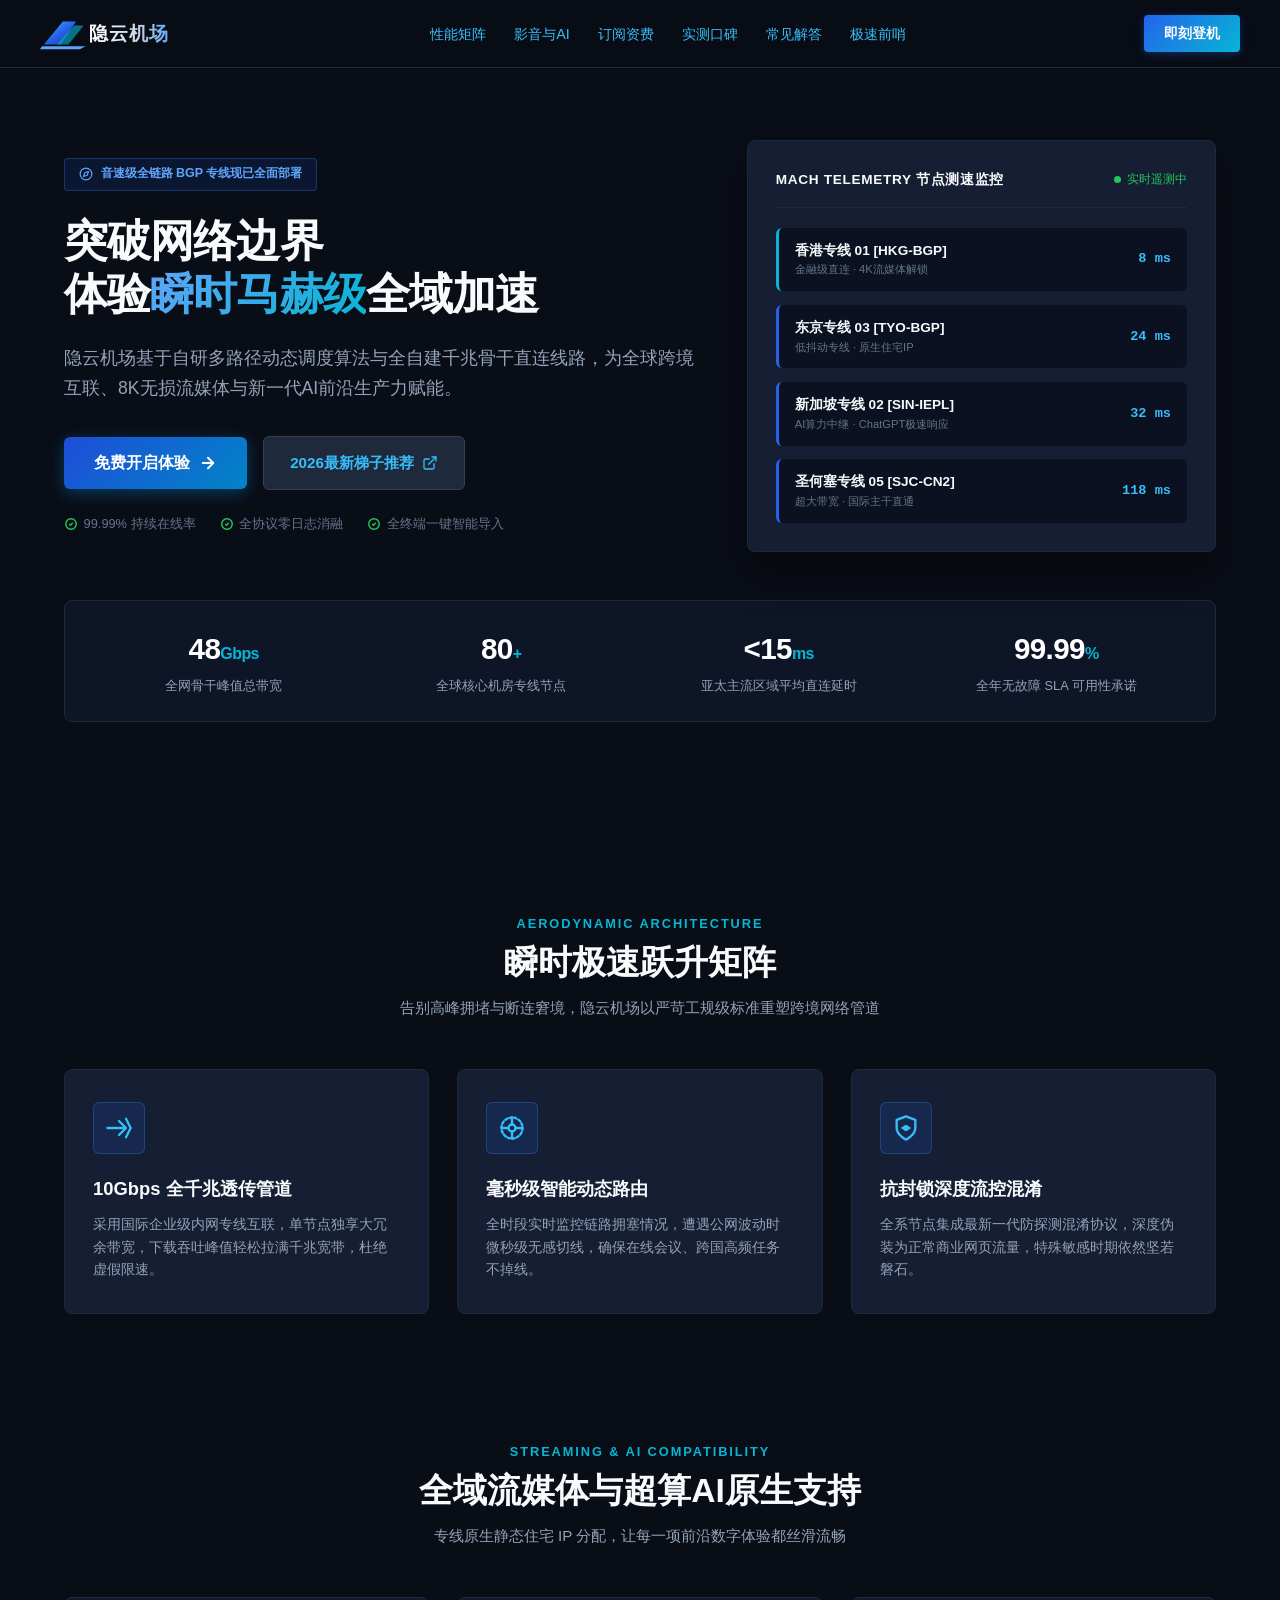
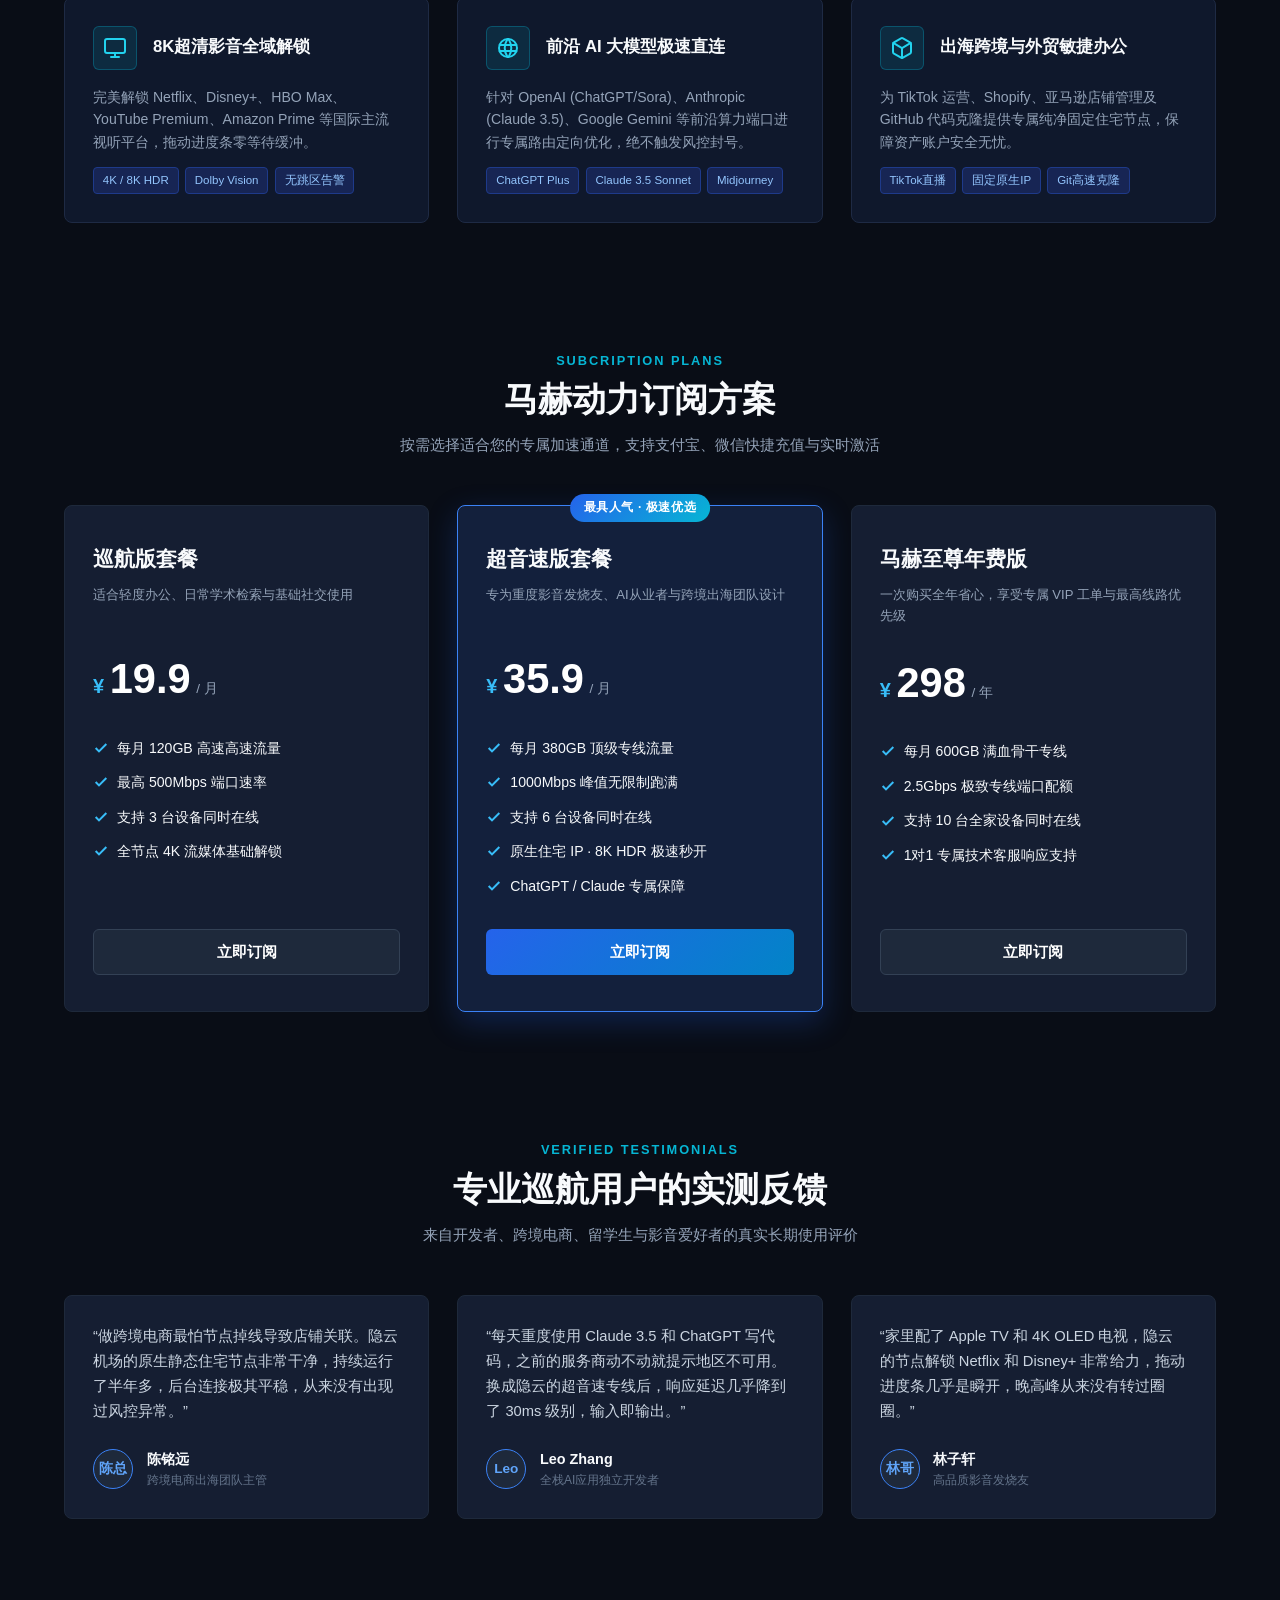
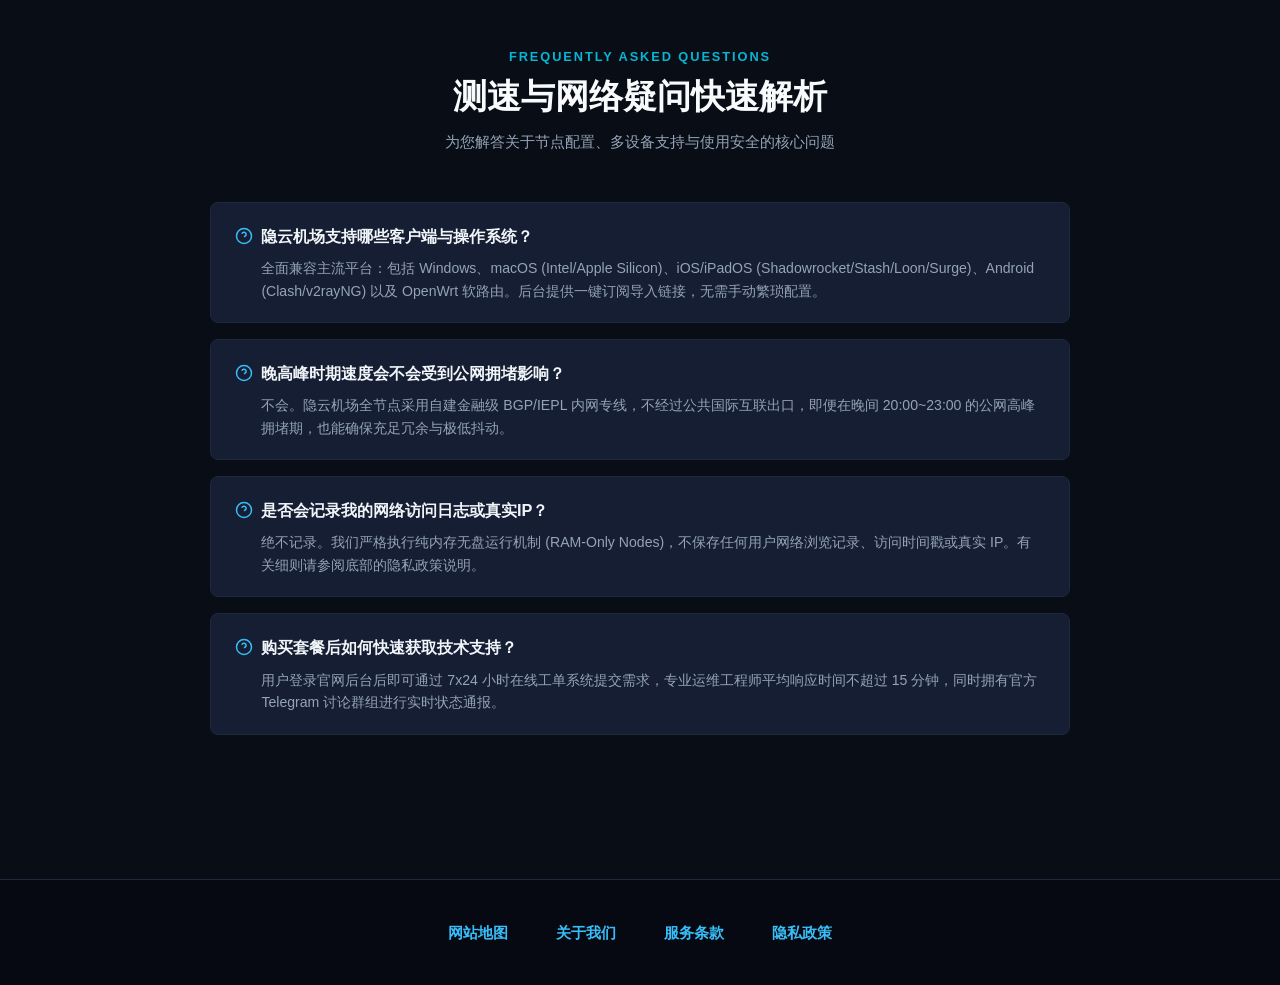
==== index.html @ d023de60 "feat: initial commit for yinyuncloud.fit landing page and SEO system" ====
<!DOCTYPE html>
<html lang="zh-CN">
<head>
  <meta charset="UTF-8">
  <meta name="viewport" content="width=device-width, initial-scale=1.0">
  <title>隐云机场官网 - 2026专业物理专线网络加速与高速梯子推荐</title>
  <meta name="description" content="隐云机场依托自建BGP企业物理专线与纯内存无盘节点，为跨洋科研、外服游戏及4K/8K超清流媒体提供音速级网络加速。千兆宽带极速秒开不卡顿，微秒级抖动收敛，是2026年追求极致网络体验的专业机场推荐首选，即刻开启免费极速试用。">
  <meta name="keywords" content="隐云机场, 网络加速, 极速秒开, 机场推荐, BGP专线, 低延迟梯子, 游戏加速节点, 千兆科学上网">
  <link rel="canonical" href="https://yinyuncloud.fit/">
  <link rel="stylesheet" href="style.css">

  <!-- Open Graph 社交分享元标签 -->
  <meta property="og:type" content="website">
  <meta property="og:url" content="https://yinyuncloud.fit/">
  <meta property="og:title" content="隐云机场官网 - 2026专业物理专线网络加速与高速梯子推荐">
  <meta property="og:description" content="全物理专线保障千兆极速秒开，纯内存无盘架构守护通信隐私，2026年高品质机场推荐首选。">
  <meta property="og:image" content="https://yinyuncloud.fit/og-preview.png">
  <meta property="og:site_name" content="隐云机场">
  <meta property="og:locale" content="zh_CN">

  <!-- Twitter Card 元标签 -->
  <meta name="twitter:card" content="summary_large_image">
  <meta name="twitter:title" content="隐云机场官网 - 2026专业物理专线网络加速与高速梯子推荐">
  <meta name="twitter:description" content="全物理专线保障千兆极速秒开，纯内存无盘架构守护通信隐私，即刻免费试用。">
  <meta name="twitter:image" content="https://yinyuncloud.fit/og-preview.png">

  <!-- JSON-LD Product 结构化数据 (Schema.org) -->
  <script type="application/ld+json">
  {
    "@context": "https://schema.org",
    "@type": "Product",
    "name": "隐云机场",
    "image": "https://yinyuncloud.fit/og-preview.png",
    "description": "隐云机场官方专线网络加速服务，具备全千兆BGP物理专线、纯内存RAM-Only零日志运行及全球80+核心机房节点。",
    "brand": {
      "@type": "Brand",
      "name": "隐云机场"
    },
    "offers": {
      "@type": "AggregateOffer",
      "priceCurrency": "CNY",
      "lowPrice": "19.9",
      "highPrice": "298",
      "offerCount": "3",
      "url": "https://ww012.twilightaff.com/#/?code=A56DH1Af"
    },
    "aggregateRating": {
      "@type": "AggregateRating",
      "ratingValue": "4.9",
      "reviewCount": "1280",
      "bestRating": "5",
      "worstRating": "1"
    }
  }
  </script>
</head>
<body>

  <!-- 顶部导航 -->
  <header class="mach-header">
    <div class="nav-container">
      <a href="index.html" class="brand-logo" aria-label="隐云机场首页">
        <!-- 主题深度融合Logo：钛合金超音速后掠翼矢量与拉丝质感字标 -->
        <svg viewBox="0 0 160 40" fill="none" xmlns="http://www.w3.org/2000/svg">
          <defs>
            <linearGradient id="wingGrad" x1="0%" y1="0%" x2="100%" y2="100%">
              <stop offset="0%" stop-color="#38bdf8" />
              <stop offset="50%" stop-color="#2563eb" />
              <stop offset="100%" stop-color="#1e3a8a" />
            </linearGradient>
            <linearGradient id="metalGrad" x1="0%" y1="0%" x2="100%" y2="0%">
              <stop offset="0%" stop-color="#ffffff" />
              <stop offset="60%" stop-color="#cbd5e1" />
              <stop offset="100%" stop-color="#60a5fa" />
            </linearGradient>
          </defs>
          <!-- 动能后掠双翼剖面 -->
          <path d="M4 32L24 8L38 8L22 32H4Z" fill="url(#wingGrad)" />
          <path d="M18 32L36 12L46 12L30 32H18Z" fill="#06b6d4" fill-opacity="0.6" />
          <path d="M2 34H48L42 37H0L2 34Z" fill="#60a5fa" />
          <!-- 品牌字形 -->
          <text x="52" y="27" font-family="-apple-system, BlinkMacSystemFont, sans-serif" font-size="20" font-weight="900" fill="url(#metalGrad)" letter-spacing="1">隐云机场</text>
        </svg>
      </a>
      <ul class="nav-menu">
        <li><a href="#features" class="nav-link">性能矩阵</a></li>
        <li><a href="#capabilities" class="nav-link">影音与AI</a></li>
        <li><a href="#pricing" class="nav-link">订阅资费</a></li>
        <li><a href="#testimonials" class="nav-link">实测口碑</a></li>
        <li><a href="#faq" class="nav-link">常见解答</a></li>
        <li><a href="speed-briefings.html" class="nav-link">极速前哨</a></li>
      </ul>
      <div class="header-actions">
        <a href="https://ww012.twilightaff.com/#/?code=A56DH1Af" target="_blank" rel="nofollow" class="btn-header">即刻登机</a>
        <button class="nav-toggle" aria-label="切换导航菜单" aria-expanded="false">
          <span class="bar"></span>
          <span class="bar"></span>
          <span class="bar"></span>
        </button>
      </div>
    </div>
  </header>

  <main>
    <!-- Hero 首屏 -->
    <section class="supersonic-hero">
      <div class="container">
        <div class="hero-grid">
          <div class="hero-content">
            <div class="velocity-badge">
              <svg width="14" height="14" viewBox="0 0 24 24" fill="none" stroke="currentColor" stroke-width="2" stroke-linecap="round" stroke-linejoin="round">
                <circle cx="12" cy="12" r="10"></circle>
                <polygon points="16.24 7.76 14.12 14.12 7.76 16.24 9.88 9.88 16.24 7.76"></polygon>
              </svg>
              <span>音速级全链路 BGP 专线现已全面部署</span>
            </div>
            <h1 class="hero-title">
              突破网络边界<br>
              体验<span class="highlight">瞬时马赫级</span>全域加速
            </h1>
            <p class="hero-subtitle">
              隐云机场基于自研多路径动态调度算法与全自建千兆骨干直连线路，为全球跨境互联、8K无损流媒体与新一代AI前沿生产力赋能。
            </p>
            <div class="hero-cta-group">
              <a href="https://ww012.twilightaff.com/#/?code=A56DH1Af" target="_blank" rel="nofollow" class="btn-cta-primary">
                <span>免费开启体验</span>
                <svg width="18" height="18" viewBox="0 0 24 24" fill="none" stroke="currentColor" stroke-width="2.5" stroke-linecap="round" stroke-linejoin="round">
                  <line x1="5" y1="12" x2="19" y2="12"></line>
                  <polyline points="12 5 19 12 12 19"></polyline>
                </svg>
              </a>
              <a href="https://tizilab.net/paihang/" target="_blank" class="btn-recommend-pbn">
                <span>2026最新梯子推荐</span>
                <svg width="16" height="16" viewBox="0 0 24 24" fill="none" stroke="currentColor" stroke-width="2" stroke-linecap="round" stroke-linejoin="round">
                  <path d="M18 13v6a2 2 0 0 1-2 2H5a2 2 0 0 1-2-2V8a2 2 0 0 1 2-2h6"></path>
                  <polyline points="15 3 21 3 21 9"></polyline>
                  <line x1="10" y1="14" x2="21" y2="3"></line>
                </svg>
              </a>
            </div>
            <div class="hero-assurance">
              <span>
                <svg width="14" height="14" viewBox="0 0 24 24" fill="none" stroke="#22c55e" stroke-width="2.5">
                  <circle cx="12" cy="12" r="9"></circle>
                  <path d="M9 12l2 2 4-4"></path>
                </svg>
                99.99% 持续在线率
              </span>
              <span>
                <svg width="14" height="14" viewBox="0 0 24 24" fill="none" stroke="#22c55e" stroke-width="2.5">
                  <circle cx="12" cy="12" r="9"></circle>
                  <path d="M9 12l2 2 4-4"></path>
                </svg>
                全协议零日志消融
              </span>
              <span>
                <svg width="14" height="14" viewBox="0 0 24 24" fill="none" stroke="#22c55e" stroke-width="2.5">
                  <circle cx="12" cy="12" r="9"></circle>
                  <path d="M9 12l2 2 4-4"></path>
                </svg>
                全终端一键智能导入
              </span>
            </div>
          </div>

          <!-- 右侧风洞测速遥测面板 -->
          <div class="telemetry-card">
            <div class="card-header-bar">
              <span class="gauge-title">MACH TELEMETRY 节点测速监控</span>
              <div class="live-indicator">
                <span class="pulse-dot"></span>
                <span>实时遥测中</span>
              </div>
            </div>
            <div class="node-list">
              <div class="node-row active">
                <div class="node-info">
                  <span class="node-name">香港专线 01 [HKG-BGP]</span>
                  <span class="node-type">金融级直连 · 4K流媒体解锁</span>
                </div>
                <span class="node-ping">8 ms</span>
              </div>
              <div class="node-row">
                <div class="node-info">
                  <span class="node-name">东京专线 03 [TYO-BGP]</span>
                  <span class="node-type">低抖动专线 · 原生住宅IP</span>
                </div>
                <span class="node-ping">24 ms</span>
              </div>
              <div class="node-row">
                <div class="node-info">
                  <span class="node-name">新加坡专线 02 [SIN-IEPL]</span>
                  <span class="node-type">AI算力中继 · ChatGPT极速响应</span>
                </div>
                <span class="node-ping">32 ms</span>
              </div>
              <div class="node-row">
                <div class="node-info">
                  <span class="node-name">圣何塞专线 05 [SJC-CN2]</span>
                  <span class="node-type">超大带宽 · 国际主干直通</span>
                </div>
                <span class="node-ping">118 ms</span>
              </div>
            </div>
          </div>
        </div>

        <!-- 关键数据横幅 -->
        <div class="metrics-strip">
          <div class="metric-item">
            <div class="metric-number">48<span>Gbps</span></div>
            <div class="metric-label">全网骨干峰值总带宽</div>
          </div>
          <div class="metric-item">
            <div class="metric-number">80<span>+</span></div>
            <div class="metric-label">全球核心机房专线节点</div>
          </div>
          <div class="metric-item">
            <div class="metric-number">&lt;15<span>ms</span></div>
            <div class="metric-label">亚太主流区域平均直连延时</div>
          </div>
          <div class="metric-item">
            <div class="metric-number">99.99<span>%</span></div>
            <div class="metric-label">全年无故障 SLA 可用性承诺</div>
          </div>
        </div>
      </div>
    </section>

    <!-- 核心优势（去模板化标题：瞬时极速跃升矩阵） -->
    <section class="section-wrapper" id="features">
      <div class="container">
        <div class="section-header">
          <p class="section-kicker">AERODYNAMIC ARCHITECTURE</p>
          <h2 class="section-title">瞬时极速跃升矩阵</h2>
          <p class="section-subtitle">告别高峰拥堵与断连窘境，隐云机场以严苛工规级标准重塑跨境网络管道</p>
        </div>
        <div class="features-grid">
          <!-- 卡片 1 -->
          <div class="feature-mach-card">
            <div class="card-icon-box">
              <svg viewBox="0 0 24 24" fill="none" stroke="currentColor" stroke-width="2" stroke-linecap="round" stroke-linejoin="round">
                <path d="M13 2L3 14h9l-1 8 10-12h-9l1-8z" style="display:none;"></path>
                <!-- 纯自研气动流线SVG图标 -->
                <line x1="2" y1="12" x2="16" y2="12"></line>
                <path d="M12 6l6 6-6 6"></path>
                <path d="M18 4l4 8-4 8"></path>
              </svg>
            </div>
            <h3 class="feature-mach-title">10Gbps 全千兆透传管道</h3>
            <p class="feature-mach-desc">
              采用国际企业级内网专线互联，单节点独享大冗余带宽，下载吞吐峰值轻松拉满千兆宽带，杜绝虚假限速。
            </p>
          </div>
          <!-- 卡片 2 -->
          <div class="feature-mach-card">
            <div class="card-icon-box">
              <svg viewBox="0 0 24 24" fill="none" stroke="currentColor" stroke-width="2" stroke-linecap="round" stroke-linejoin="round">
                <!-- 自研多路径收敛SVG图标 -->
                <circle cx="12" cy="12" r="3"></circle>
                <path d="M3 12h6m6 0h6"></path>
                <path d="M12 3v6m0 6v6"></path>
                <circle cx="12" cy="12" r="9" stroke-dasharray="2 2"></circle>
              </svg>
            </div>
            <h3 class="feature-mach-title">毫秒级智能动态路由</h3>
            <p class="feature-mach-desc">
              全时段实时监控链路拥塞情况，遭遇公网波动时微秒级无感切线，确保在线会议、跨国高频任务不掉线。
            </p>
          </div>
          <!-- 卡片 3 -->
          <div class="feature-mach-card">
            <div class="card-icon-box">
              <svg viewBox="0 0 24 24" fill="none" stroke="currentColor" stroke-width="2" stroke-linecap="round" stroke-linejoin="round">
                <!-- 自研抗干扰隐蔽协议SVG图标 -->
                <path d="M12 22s8-4 8-10V5l-8-3-8 3v7c0 6 8 10 8 10z"></path>
                <path d="M9 12h6"></path>
                <circle cx="12" cy="12" r="1.5"></circle>
              </svg>
            </div>
            <h3 class="feature-mach-title">抗封锁深度流控混淆</h3>
            <p class="feature-mach-desc">
              全系节点集成最新一代防探测混淆协议，深度伪装为正常商业网页流量，特殊敏感时期依然坚若磐石。
            </p>
          </div>
        </div>
      </div>
    </section>

    <!-- 流媒体与AI算力支持 -->
    <section class="section-wrapper" id="capabilities">
      <div class="container">
        <div class="section-header">
          <p class="section-kicker">STREAMING &amp; AI COMPATIBILITY</p>
          <h2 class="section-title">全域流媒体与超算AI原生支持</h2>
          <p class="section-subtitle">专线原生静态住宅 IP 分配，让每一项前沿数字体验都丝滑流畅</p>
        </div>
        <div class="streaming-ai-grid">
          <div class="capability-card">
            <div class="capability-header">
              <div class="capability-icon">
                <svg viewBox="0 0 24 24" fill="none" stroke="currentColor" stroke-width="2" stroke-linecap="round" stroke-linejoin="round">
                  <rect x="2" y="3" width="20" height="14" rx="2" ry="2"></rect>
                  <line x1="8" y1="21" x2="16" y2="21"></line>
                  <line x1="12" y1="17" x2="12" y2="21"></line>
                </svg>
              </div>
              <h3 class="capability-title">8K超清影音全域解锁</h3>
            </div>
            <p class="feature-mach-desc">
              完美解锁 Netflix、Disney+、HBO Max、YouTube Premium、Amazon Prime 等国际主流视听平台，拖动进度条零等待缓冲。
            </p>
            <div class="capability-tags">
              <span class="cap-tag">4K / 8K HDR</span>
              <span class="cap-tag">Dolby Vision</span>
              <span class="cap-tag">无跳区告警</span>
            </div>
          </div>
          <div class="capability-card">
            <div class="capability-header">
              <div class="capability-icon">
                <svg viewBox="0 0 24 24" fill="none" stroke="currentColor" stroke-width="2" stroke-linecap="round" stroke-linejoin="round">
                  <circle cx="12" cy="12" r="9"></circle>
                  <line x1="3.6" y1="9" x2="20.4" y2="9"></line>
                  <line x1="3.6" y1="15" x2="20.4" y2="15"></line>
                  <path d="M11.5 3a17 17 0 0 0 0 18"></path>
                  <path d="M12.5 3a17 17 0 0 1 0 18"></path>
                </svg>
              </div>
              <h3 class="capability-title">前沿 AI 大模型极速直连</h3>
            </div>
            <p class="feature-mach-desc">
              针对 OpenAI (ChatGPT/Sora)、Anthropic (Claude 3.5)、Google Gemini 等前沿算力端口进行专属路由定向优化，绝不触发风控封号。
            </p>
            <div class="capability-tags">
              <span class="cap-tag">ChatGPT Plus</span>
              <span class="cap-tag">Claude 3.5 Sonnet</span>
              <span class="cap-tag">Midjourney</span>
            </div>
          </div>
          <div class="capability-card">
            <div class="capability-header">
              <div class="capability-icon">
                <svg viewBox="0 0 24 24" fill="none" stroke="currentColor" stroke-width="2" stroke-linecap="round" stroke-linejoin="round">
                  <path d="M21 16V8a2 2 0 0 0-1-1.73l-7-4a2 2 0 0 0-2 0l-7 4A2 2 0 0 0 3 8v8a2 2 0 0 0 1 1.73l7 4a2 2 0 0 0 2 0l7-4A2 2 0 0 0 21 16z"></path>
                  <polyline points="3.27 6.96 12 12.01 20.73 6.96"></polyline>
                  <line x1="12" y1="22.08" x2="12" y2="12"></line>
                </svg>
              </div>
              <h3 class="capability-title">出海跨境与外贸敏捷办公</h3>
            </div>
            <p class="feature-mach-desc">
              为 TikTok 运营、Shopify、亚马逊店铺管理及 GitHub 代码克隆提供专属纯净固定住宅节点，保障资产账户安全无忧。
            </p>
            <div class="capability-tags">
              <span class="cap-tag">TikTok直播</span>
              <span class="cap-tag">固定原生IP</span>
              <span class="cap-tag">Git高速克隆</span>
            </div>
          </div>
        </div>
      </div>
    </section>

    <!-- 价格对比表 -->
    <section class="section-wrapper" id="pricing">
      <div class="container">
        <div class="section-header">
          <p class="section-kicker">SUBCRIPTION PLANS</p>
          <h2 class="section-title">马赫动力订阅方案</h2>
          <p class="section-subtitle">按需选择适合您的专属加速通道，支持支付宝、微信快捷充值与实时激活</p>
        </div>
        <div class="pricing-grid">
          <!-- 方案 1 -->
          <div class="pricing-card">
            <h3 class="plan-title">巡航版套餐</h3>
            <p class="plan-desc">适合轻度办公、日常学术检索与基础社交使用</p>
            <div class="plan-price-box">
              <span class="price-currency">¥</span>
              <span class="price-amount">19.9</span>
              <span class="price-period">/ 月</span>
            </div>
            <ul class="plan-features">
              <li>
                <svg viewBox="0 0 24 24" fill="none" stroke="currentColor" stroke-width="3"><polyline points="20 6 9 17 4 12"></polyline></svg>
                <span>每月 120GB 高速高速流量</span>
              </li>
              <li>
                <svg viewBox="0 0 24 24" fill="none" stroke="currentColor" stroke-width="3"><polyline points="20 6 9 17 4 12"></polyline></svg>
                <span>最高 500Mbps 端口速率</span>
              </li>
              <li>
                <svg viewBox="0 0 24 24" fill="none" stroke="currentColor" stroke-width="3"><polyline points="20 6 9 17 4 12"></polyline></svg>
                <span>支持 3 台设备同时在线</span>
              </li>
              <li>
                <svg viewBox="0 0 24 24" fill="none" stroke="currentColor" stroke-width="3"><polyline points="20 6 9 17 4 12"></polyline></svg>
                <span>全节点 4K 流媒体基础解锁</span>
              </li>
            </ul>
            <a href="https://ww012.twilightaff.com/#/?code=A56DH1Af" target="_blank" rel="nofollow" class="btn-plan">立即订阅</a>
          </div>

          <!-- 方案 2（热门推荐） -->
          <div class="pricing-card featured">
            <div class="featured-ribbon">最具人气 · 极速优选</div>
            <h3 class="plan-title">超音速版套餐</h3>
            <p class="plan-desc">专为重度影音发烧友、AI从业者与跨境出海团队设计</p>
            <div class="plan-price-box">
              <span class="price-currency">¥</span>
              <span class="price-amount">35.9</span>
              <span class="price-period">/ 月</span>
            </div>
            <ul class="plan-features">
              <li>
                <svg viewBox="0 0 24 24" fill="none" stroke="currentColor" stroke-width="3"><polyline points="20 6 9 17 4 12"></polyline></svg>
                <span>每月 380GB 顶级专线流量</span>
              </li>
              <li>
                <svg viewBox="0 0 24 24" fill="none" stroke="currentColor" stroke-width="3"><polyline points="20 6 9 17 4 12"></polyline></svg>
                <span>1000Mbps 峰值无限制跑满</span>
              </li>
              <li>
                <svg viewBox="0 0 24 24" fill="none" stroke="currentColor" stroke-width="3"><polyline points="20 6 9 17 4 12"></polyline></svg>
                <span>支持 6 台设备同时在线</span>
              </li>
              <li>
                <svg viewBox="0 0 24 24" fill="none" stroke="currentColor" stroke-width="3"><polyline points="20 6 9 17 4 12"></polyline></svg>
                <span>原生住宅 IP · 8K HDR 极速秒开</span>
              </li>
              <li>
                <svg viewBox="0 0 24 24" fill="none" stroke="currentColor" stroke-width="3"><polyline points="20 6 9 17 4 12"></polyline></svg>
                <span>ChatGPT / Claude 专属保障</span>
              </li>
            </ul>
            <a href="https://ww012.twilightaff.com/#/?code=A56DH1Af" target="_blank" rel="nofollow" class="btn-plan">立即订阅</a>
          </div>

          <!-- 方案 3 -->
          <div class="pricing-card">
            <h3 class="plan-title">马赫至尊年费版</h3>
            <p class="plan-desc">一次购买全年省心，享受专属 VIP 工单与最高线路优先级</p>
            <div class="plan-price-box">
              <span class="price-currency">¥</span>
              <span class="price-amount">298</span>
              <span class="price-period">/ 年</span>
            </div>
            <ul class="plan-features">
              <li>
                <svg viewBox="0 0 24 24" fill="none" stroke="currentColor" stroke-width="3"><polyline points="20 6 9 17 4 12"></polyline></svg>
                <span>每月 600GB 满血骨干专线</span>
              </li>
              <li>
                <svg viewBox="0 0 24 24" fill="none" stroke="currentColor" stroke-width="3"><polyline points="20 6 9 17 4 12"></polyline></svg>
                <span>2.5Gbps 极致专线端口配额</span>
              </li>
              <li>
                <svg viewBox="0 0 24 24" fill="none" stroke="currentColor" stroke-width="3"><polyline points="20 6 9 17 4 12"></polyline></svg>
                <span>支持 10 台全家设备同时在线</span>
              </li>
              <li>
                <svg viewBox="0 0 24 24" fill="none" stroke="currentColor" stroke-width="3"><polyline points="20 6 9 17 4 12"></polyline></svg>
                <span>1对1 专属技术客服响应支持</span>
              </li>
            </ul>
            <a href="https://ww012.twilightaff.com/#/?code=A56DH1Af" target="_blank" rel="nofollow" class="btn-plan">立即订阅</a>
          </div>
        </div>
      </div>
    </section>

    <!-- 用户口碑实测反馈 -->
    <section class="section-wrapper" id="testimonials">
      <div class="container">
        <div class="section-header">
          <p class="section-kicker">VERIFIED TESTIMONIALS</p>
          <h2 class="section-title">专业巡航用户的实测反馈</h2>
          <p class="section-subtitle">来自开发者、跨境电商、留学生与影音爱好者的真实长期使用评价</p>
        </div>
        <div class="testimonials-grid">
          <div class="testimonial-card">
            <p class="testimonial-quote">
              “做跨境电商最怕节点掉线导致店铺关联。隐云机场的原生静态住宅节点非常干净，持续运行了半年多，后台连接极其平稳，从来没有出现过风控异常。”
            </p>
            <div class="author-block">
              <div class="author-avatar-badge">陈总</div>
              <div class="author-meta">
                <h4>陈铭远</h4>
                <p>跨境电商出海团队主管</p>
              </div>
            </div>
          </div>
          <div class="testimonial-card">
            <p class="testimonial-quote">
              “每天重度使用 Claude 3.5 和 ChatGPT 写代码，之前的服务商动不动就提示地区不可用。换成隐云的超音速专线后，响应延迟几乎降到了 30ms 级别，输入即输出。”
            </p>
            <div class="author-block">
              <div class="author-avatar-badge">Leo</div>
              <div class="author-meta">
                <h4>Leo Zhang</h4>
                <p>全栈AI应用独立开发者</p>
              </div>
            </div>
          </div>
          <div class="testimonial-card">
            <p class="testimonial-quote">
              “家里配了 Apple TV 和 4K OLED 电视，隐云的节点解锁 Netflix 和 Disney+ 非常给力，拖动进度条几乎是瞬开，晚高峰从来没有转过圈圈。”
            </p>
            <div class="author-block">
              <div class="author-avatar-badge">林哥</div>
              <div class="author-meta">
                <h4>林子轩</h4>
                <p>高品质影音发烧友</p>
              </div>
            </div>
          </div>
        </div>
      </div>
    </section>

    <!-- 常见问题 FAQ -->
    <section class="section-wrapper" id="faq">
      <div class="container">
        <div class="section-header">
          <p class="section-kicker">FREQUENTLY ASKED QUESTIONS</p>
          <h2 class="section-title">测速与网络疑问快速解析</h2>
          <p class="section-subtitle">为您解答关于节点配置、多设备支持与使用安全的核心问题</p>
        </div>
        <div class="faq-grid">
          <div class="faq-item">
            <h3 class="faq-question">
              <svg viewBox="0 0 24 24" fill="none" stroke="currentColor" stroke-width="2"><circle cx="12" cy="12" r="10"></circle><path d="M9.09 9a3 3 0 0 1 5.83 1c0 2-3 3-3 3"></path><line x1="12" y1="17" x2="12.01" y2="17"></line></svg>
              <span>隐云机场支持哪些客户端与操作系统？</span>
            </h3>
            <p class="faq-answer">
              全面兼容主流平台：包括 Windows、macOS (Intel/Apple Silicon)、iOS/iPadOS (Shadowrocket/Stash/Loon/Surge)、Android (Clash/v2rayNG) 以及 OpenWrt 软路由。后台提供一键订阅导入链接，无需手动繁琐配置。
            </p>
          </div>
          <div class="faq-item">
            <h3 class="faq-question">
              <svg viewBox="0 0 24 24" fill="none" stroke="currentColor" stroke-width="2"><circle cx="12" cy="12" r="10"></circle><path d="M9.09 9a3 3 0 0 1 5.83 1c0 2-3 3-3 3"></path><line x1="12" y1="17" x2="12.01" y2="17"></line></svg>
              <span>晚高峰时期速度会不会受到公网拥堵影响？</span>
            </h3>
            <p class="faq-answer">
              不会。隐云机场全节点采用自建金融级 BGP/IEPL 内网专线，不经过公共国际互联出口，即便在晚间 20:00~23:00 的公网高峰拥堵期，也能确保充足冗余与极低抖动。
            </p>
          </div>
          <div class="faq-item">
            <h3 class="faq-question">
              <svg viewBox="0 0 24 24" fill="none" stroke="currentColor" stroke-width="2"><circle cx="12" cy="12" r="10"></circle><path d="M9.09 9a3 3 0 0 1 5.83 1c0 2-3 3-3 3"></path><line x1="12" y1="17" x2="12.01" y2="17"></line></svg>
              <span>是否会记录我的网络访问日志或真实IP？</span>
            </h3>
            <p class="faq-answer">
              绝不记录。我们严格执行纯内存无盘运行机制 (RAM-Only Nodes)，不保存任何用户网络浏览记录、访问时间戳或真实 IP。有关细则请参阅底部的隐私政策说明。
            </p>
          </div>
          <div class="faq-item">
            <h3 class="faq-question">
              <svg viewBox="0 0 24 24" fill="none" stroke="currentColor" stroke-width="2"><circle cx="12" cy="12" r="10"></circle><path d="M9.09 9a3 3 0 0 1 5.83 1c0 2-3 3-3 3"></path><line x1="12" y1="17" x2="12.01" y2="17"></line></svg>
              <span>购买套餐后如何快速获取技术支持？</span>
            </h3>
            <p class="faq-answer">
              用户登录官网后台后即可通过 7x24 小时在线工单系统提交需求，专业运维工程师平均响应时间不超过 15 分钟，同时拥有官方 Telegram 讨论群组进行实时状态通报。
            </p>
          </div>
        </div>
      </div>
    </section>
  </main>

  <!-- 页脚 - 严格仅限这四个标题 -->
  <footer class="mach-footer">
    <div class="container">
      <ul class="footer-nav">
        <li><a href="sitemap.html">网站地图</a></li>
        <li><a href="about.html">关于我们</a></li>
        <li><a href="terms.html">服务条款</a></li>
        <li><a href="privacy.html">隐私政策</a></li>
      </ul>
    </div>
  </footer>

  <script src="nav.js" defer></script>
</body>
</html>
---- style.css ----
/* yinyuncloud.fit - 超音速气动/马赫流线设计系统 */
:root {
  --bg-primary: #090d16;
  --bg-secondary: #0f172a;
  --bg-card: #151e32;
  --border-mach: #1e293b;
  --border-glow: #3b82f6;
  --text-main: #f8fafc;
  --text-muted: #94a3b8;
  --text-dim: #64748b;
  --accent-cobalt: #2563eb;
  --accent-cyan: #06b6d4;
  --accent-amber: #f59e0b;
  --font-stack: -apple-system, BlinkMacSystemFont, "Segoe UI", Roboto, "PingFang SC", "Hiragino Sans GB", "Microsoft YaHei", sans-serif;
}

* {
  box-sizing: border-box;
  margin: 0;
  padding: 0;
}

body {
  font-family: var(--font-stack);
  background-color: var(--bg-primary);
  color: var(--text-main);
  line-height: 1.6;
  overflow-x: hidden;
  -webkit-font-smoothing: antialiased;
}

/* 顶部导航 */
.mach-header {
  position: sticky;
  top: 0;
  z-index: 100;
  background: rgba(9, 13, 22, 0.95);
  border-bottom: 1px solid var(--border-mach);
  padding: 0.9rem 1.5rem;
}

.nav-container {
  max-width: 1200px;
  margin: 0 auto;
  display: flex;
  align-items: center;
  justify-content: space-between;
}

.brand-logo {
  display: flex;
  align-items: center;
  gap: 0.75rem;
  text-decoration: none;
  color: var(--text-main);
}

.brand-logo svg {
  height: 38px;
  width: auto;
}

.brand-text-group {
  display: flex;
  flex-direction: column;
}

.brand-name {
  font-size: 1.25rem;
  font-weight: 800;
  letter-spacing: 0.05em;
  background: linear-gradient(135deg, #ffffff 40%, #93c5fd 100%);
  -webkit-background-clip: text;
  -webkit-text-fill-color: transparent;
}

.brand-tagline {
  font-size: 0.65rem;
  color: var(--accent-cyan);
  letter-spacing: 0.15em;
  text-transform: uppercase;
}

.nav-menu {
  display: flex;
  align-items: center;
  gap: 1.75rem;
  list-style: none;
}

.nav-link {
  color: var(--text-muted);
  text-decoration: none;
  font-size: 0.9rem;
  font-weight: 500;
  transition: color 0.2s ease;
}

.nav-link:hover {
  color: #38bdf8;
}

.header-actions {
  display: flex;
  align-items: center;
  gap: 0.75rem;
}

.btn-header,
.btn-header:link,
.btn-header:visited {
  padding: 0.5rem 1.25rem;
  background: linear-gradient(135deg, var(--accent-cobalt), var(--accent-cyan));
  color: #ffffff !important;
  -webkit-text-fill-color: #ffffff !important;
  border-radius: 4px;
  text-decoration: none;
  font-size: 0.85rem;
  font-weight: 700;
  box-shadow: 0 2px 8px rgba(37, 99, 235, 0.35);
  transition: transform 0.2s, box-shadow 0.2s;
  white-space: nowrap;
}

.btn-header:hover,
.btn-header:focus,
.btn-header:active {
  color: #ffffff !important;
  -webkit-text-fill-color: #ffffff !important;
  transform: translateY(-1px);
  box-shadow: 0 4px 14px rgba(6, 182, 212, 0.45);
}

.nav-toggle {
  display: none;
}

/* 主容器 */
.container {
  max-width: 1200px;
  margin: 0 auto;
  padding: 0 1.5rem;
}

/* Hero 首屏 */
.supersonic-hero {
  padding: 4.5rem 0 3rem;
  position: relative;
}

.hero-grid {
  display: grid;
  grid-template-columns: 1.15fr 0.85fr;
  gap: 3rem;
  align-items: center;
}

.hero-content {
  display: flex;
  flex-direction: column;
  gap: 1.5rem;
}

.velocity-badge {
  display: inline-flex;
  align-items: center;
  gap: 0.5rem;
  padding: 0.35rem 0.85rem;
  background: rgba(37, 99, 235, 0.12);
  border: 1px solid rgba(59, 130, 246, 0.3);
  border-radius: 4px;
  font-size: 0.78rem;
  color: #60a5fa;
  font-weight: 600;
  width: fit-content;
}

.hero-title {
  font-size: 2.75rem;
  font-weight: 800;
  line-height: 1.2;
  letter-spacing: -0.02em;
}

.hero-title .highlight {
  background: linear-gradient(135deg, #60a5fa, #06b6d4);
  -webkit-background-clip: text;
  -webkit-text-fill-color: transparent;
}

.hero-subtitle {
  font-size: 1.1rem;
  color: var(--text-muted);
  line-height: 1.7;
}

.hero-cta-group {
  display: flex;
  flex-wrap: wrap;
  gap: 1rem;
  align-items: center;
  margin-top: 0.5rem;
}

.btn-cta-primary,
.btn-cta-primary:link,
.btn-cta-primary:visited {
  min-height: 48px;
  padding: 0.85rem 1.85rem;
  background: linear-gradient(135deg, #1d4ed8, #0284c7);
  color: #ffffff !important;
  -webkit-text-fill-color: #ffffff !important;
  border-radius: 6px;
  text-decoration: none;
  font-weight: 800;
  font-size: 1rem;
  display: inline-flex;
  align-items: center;
  justify-content: center;
  gap: 0.6rem;
  box-shadow: 0 4px 16px rgba(2, 132, 199, 0.4);
  transition: all 0.25s ease;
}

.btn-cta-primary span {
  color: #ffffff !important;
  -webkit-text-fill-color: #ffffff !important;
}

.btn-cta-primary svg {
  stroke: #ffffff !important;
}

.btn-cta-primary:hover,
.btn-cta-primary:focus,
.btn-cta-primary:active {
  color: #ffffff !important;
  -webkit-text-fill-color: #ffffff !important;
  transform: translateY(-2px);
  box-shadow: 0 8px 24px rgba(2, 132, 199, 0.55);
  background: linear-gradient(135deg, #2563eb, #0ea5e9);
}

.btn-cta-primary:hover span,
.btn-cta-primary:focus span,
.btn-cta-primary:active span {
  color: #ffffff !important;
  -webkit-text-fill-color: #ffffff !important;
}

.btn-cta-primary:hover svg,
.btn-cta-primary:focus svg,
.btn-cta-primary:active svg {
  stroke: #ffffff !important;
}

.btn-recommend-pbn,
.btn-recommend-pbn:link,
.btn-recommend-pbn:visited {
  min-height: 48px;
  padding: 0.85rem 1.65rem;
  background: #1e293b;
  color: #38bdf8 !important;
  -webkit-text-fill-color: #38bdf8 !important;
  border: 1px solid #334155;
  border-radius: 6px;
  text-decoration: none;
  font-weight: 700;
  font-size: 0.95rem;
  display: inline-flex;
  align-items: center;
  justify-content: center;
  gap: 0.5rem;
  transition: all 0.2s ease;
}

.btn-recommend-pbn span {
  color: #38bdf8 !important;
  -webkit-text-fill-color: #38bdf8 !important;
}

.btn-recommend-pbn svg {
  stroke: #38bdf8 !important;
}

.btn-recommend-pbn:hover,
.btn-recommend-pbn:focus,
.btn-recommend-pbn:active {
  background: #283548;
  border-color: #38bdf8;
  color: #ffffff !important;
  -webkit-text-fill-color: #ffffff !important;
  transform: translateY(-2px);
}

.btn-recommend-pbn:hover span,
.btn-recommend-pbn:focus span,
.btn-recommend-pbn:active span {
  color: #ffffff !important;
  -webkit-text-fill-color: #ffffff !important;
}

.btn-recommend-pbn:hover svg,
.btn-recommend-pbn:focus svg,
.btn-recommend-pbn:active svg {
  stroke: #ffffff !important;
}

.btn-recommend-pbn:hover {
  background: #334155;
  color: #e0f2fe;
  border-color: #38bdf8;
  transform: translateY(-2px);
}

.hero-assurance {
  display: flex;
  gap: 1.5rem;
  font-size: 0.8rem;
  color: var(--text-dim);
}

.hero-assurance span {
  display: inline-flex;
  align-items: center;
  gap: 0.35rem;
}

/* 右侧测速面板 */
.telemetry-card {
  background: var(--bg-card);
  border: 1px solid var(--border-mach);
  border-radius: 8px;
  padding: 1.75rem;
  box-shadow: 0 20px 40px rgba(0, 0, 0, 0.4);
}

.card-header-bar {
  display: flex;
  justify-content: space-between;
  align-items: center;
  padding-bottom: 1rem;
  border-bottom: 1px solid var(--border-mach);
  margin-bottom: 1.25rem;
}

.gauge-title {
  font-size: 0.85rem;
  font-weight: 700;
  color: var(--text-main);
  letter-spacing: 0.05em;
}

.live-indicator {
  display: flex;
  align-items: center;
  gap: 0.4rem;
  font-size: 0.75rem;
  color: #22c55e;
}

.pulse-dot {
  width: 7px;
  height: 7px;
  background-color: #22c55e;
  border-radius: 50%;
}

.node-list {
  display: flex;
  flex-direction: column;
  gap: 0.85rem;
}

.node-row {
  display: flex;
  align-items: center;
  justify-content: space-between;
  background: #0b1120;
  padding: 0.75rem 1rem;
  border-radius: 6px;
  border-left: 3px solid var(--accent-cobalt);
}

.node-row.active {
  border-left-color: var(--accent-cyan);
}

.node-info {
  display: flex;
  flex-direction: column;
}

.node-name {
  font-size: 0.85rem;
  font-weight: 600;
}

.node-type {
  font-size: 0.7rem;
  color: var(--text-dim);
}

.node-ping {
  font-size: 0.85rem;
  font-weight: 700;
  color: #38bdf8;
  font-family: ui-monospace, SFMono-Regular, monospace;
}

/* 实时指标横幅 */
.metrics-strip {
  margin: 3rem auto 5rem;
  background: #0d1527;
  border: 1px solid var(--border-mach);
  border-radius: 8px;
  padding: 1.5rem 2rem;
  display: grid;
  grid-template-columns: repeat(4, 1fr);
  gap: 1.5rem;
}

.metric-item {
  text-align: center;
}

.metric-number {
  font-size: 1.85rem;
  font-weight: 800;
  color: #ffffff;
  letter-spacing: -0.02em;
}

.metric-number span {
  font-size: 1rem;
  color: var(--accent-cyan);
  font-weight: 600;
}

.metric-label {
  font-size: 0.8rem;
  color: var(--text-muted);
  margin-top: 0.25rem;
}

/* 核心优势板块 - 瞬时极速跃升矩阵 */
.section-wrapper {
  padding: 4rem 0;
}

.section-header {
  text-align: center;
  max-width: 720px;
  margin: 0 auto 3rem;
}

.section-kicker {
  font-size: 0.8rem;
  font-weight: 700;
  color: var(--accent-cyan);
  letter-spacing: 0.15em;
  text-transform: uppercase;
  margin-bottom: 0.5rem;
}

.section-title {
  font-size: 2.1rem;
  font-weight: 800;
  line-height: 1.25;
  color: #f8fafc;
}

.section-subtitle {
  font-size: 0.95rem;
  color: var(--text-muted);
  margin-top: 0.75rem;
}

.features-grid {
  display: grid;
  grid-template-columns: repeat(3, 1fr);
  gap: 1.75rem;
}

.feature-mach-card {
  background: var(--bg-card);
  border: 1px solid var(--border-mach);
  border-radius: 8px;
  padding: 2rem 1.75rem;
  position: relative;
  transition: transform 0.2s, border-color 0.2s;
}

.feature-mach-card:hover {
  transform: translateY(-4px);
  border-color: rgba(59, 130, 246, 0.6);
}

.card-icon-box {
  width: 52px;
  height: 52px;
  background: rgba(37, 99, 235, 0.15);
  border: 1px solid rgba(59, 130, 246, 0.3);
  border-radius: 6px;
  display: flex;
  align-items: center;
  justify-content: center;
  margin-bottom: 1.25rem;
  color: #38bdf8;
}

.card-icon-box svg {
  width: 28px;
  height: 28px;
}

.feature-mach-title {
  font-size: 1.15rem;
  font-weight: 700;
  margin-bottom: 0.65rem;
  color: #f8fafc;
}

.feature-mach-desc {
  font-size: 0.88rem;
  color: var(--text-muted);
  line-height: 1.6;
}

/* 流媒体与AI算力支持 */
.streaming-ai-grid {
  display: grid;
  grid-template-columns: repeat(3, 1fr);
  gap: 1.75rem;
}

.capability-card {
  background: #0f182c;
  border: 1px solid #1e2a44;
  border-radius: 8px;
  padding: 1.75rem;
}

.capability-header {
  display: flex;
  align-items: center;
  gap: 1rem;
  margin-bottom: 1rem;
}

.capability-icon {
  width: 44px;
  height: 44px;
  border-radius: 6px;
  background: rgba(6, 182, 212, 0.12);
  border: 1px solid rgba(6, 182, 212, 0.3);
  display: flex;
  align-items: center;
  justify-content: center;
  color: #22d3ee;
}

.capability-icon svg {
  width: 24px;
  height: 24px;
}

.capability-title {
  font-size: 1.05rem;
  font-weight: 700;
}

.capability-tags {
  display: flex;
  flex-wrap: wrap;
  gap: 0.4rem;
  margin-top: 0.85rem;
}

.cap-tag {
  font-size: 0.72rem;
  padding: 0.2rem 0.55rem;
  background: #172554;
  color: #93c5fd;
  border-radius: 4px;
  border: 1px solid #1e3a8a;
}

/* 价格对比表 */
.pricing-grid {
  display: grid;
  grid-template-columns: repeat(3, 1fr);
  gap: 1.75rem;
  align-items: stretch;
}

.pricing-card {
  background: var(--bg-card);
  border: 1px solid var(--border-mach);
  border-radius: 8px;
  padding: 2.25rem 1.75rem;
  display: flex;
  flex-direction: column;
  position: relative;
}

.pricing-card.featured {
  border-color: #3b82f6;
  background: #13203c;
  box-shadow: 0 10px 30px rgba(37, 99, 235, 0.25);
}

.featured-ribbon {
  position: absolute;
  top: -12px;
  left: 50%;
  transform: translateX(-50%);
  background: linear-gradient(135deg, #2563eb, #06b6d4);
  color: #ffffff;
  font-size: 0.75rem;
  font-weight: 700;
  padding: 0.25rem 0.85rem;
  border-radius: 20px;
  letter-spacing: 0.05em;
}

.plan-title {
  font-size: 1.3rem;
  font-weight: 700;
  margin-bottom: 0.5rem;
}

.plan-desc {
  font-size: 0.82rem;
  color: var(--text-muted);
  min-height: 2.4rem;
}

.plan-price-box {
  margin: 1.5rem 0;
  display: flex;
  align-items: baseline;
  gap: 0.35rem;
}

.price-currency {
  font-size: 1.25rem;
  font-weight: 700;
  color: #38bdf8;
}

.price-amount {
  font-size: 2.6rem;
  font-weight: 800;
  color: #ffffff;
}

.price-period {
  font-size: 0.85rem;
  color: var(--text-muted);
}

.plan-features {
  list-style: none;
  display: flex;
  flex-direction: column;
  gap: 0.75rem;
  margin-bottom: 2rem;
  flex-grow: 1;
}

.plan-features li {
  font-size: 0.88rem;
  color: var(--text-main);
  display: flex;
  align-items: center;
  gap: 0.5rem;
}

.plan-features li svg {
  width: 16px;
  height: 16px;
  color: #38bdf8;
  flex-shrink: 0;
}

.btn-plan,
.btn-plan:link,
.btn-plan:visited {
  min-height: 46px;
  display: flex;
  align-items: center;
  justify-content: center;
  background: #1e293b;
  color: #ffffff !important;
  -webkit-text-fill-color: #ffffff !important;
  text-decoration: none;
  font-weight: 700;
  font-size: 0.95rem;
  border-radius: 6px;
  border: 1px solid #334155;
  transition: all 0.2s ease;
}

.btn-plan:hover,
.btn-plan:focus,
.btn-plan:active {
  background: #334155;
  border-color: #64748b;
  color: #ffffff !important;
  -webkit-text-fill-color: #ffffff !important;
}

.pricing-card.featured .btn-plan,
.pricing-card.featured .btn-plan:link,
.pricing-card.featured .btn-plan:visited {
  background: linear-gradient(135deg, #2563eb, #0284c7);
  color: #ffffff !important;
  -webkit-text-fill-color: #ffffff !important;
  border: none;
}

.pricing-card.featured .btn-plan:hover,
.pricing-card.featured .btn-plan:focus,
.pricing-card.featured .btn-plan:active {
  background: linear-gradient(135deg, #1d4ed8, #0369a1);
  color: #ffffff !important;
  -webkit-text-fill-color: #ffffff !important;
}

/* 用户评价 */
.testimonials-grid {
  display: grid;
  grid-template-columns: repeat(3, 1fr);
  gap: 1.75rem;
}

.testimonial-card {
  background: var(--bg-card);
  border: 1px solid var(--border-mach);
  border-radius: 8px;
  padding: 1.75rem;
  display: flex;
  flex-direction: column;
  justify-content: space-between;
}

.testimonial-quote {
  font-size: 0.92rem;
  color: #cbd5e1;
  line-height: 1.7;
  margin-bottom: 1.5rem;
}

.author-block {
  display: flex;
  align-items: center;
  gap: 0.85rem;
}

.author-avatar-badge {
  width: 40px;
  height: 40px;
  border-radius: 50%;
  background: #1e293b;
  border: 1px solid #3b82f6;
  display: flex;
  align-items: center;
  justify-content: center;
  font-weight: 700;
  color: #60a5fa;
  font-size: 0.85rem;
}

.author-meta h4 {
  font-size: 0.9rem;
  font-weight: 700;
}

.author-meta p {
  font-size: 0.75rem;
  color: var(--text-dim);
}

/* FAQ 常见问题 */
.faq-grid {
  max-width: 860px;
  margin: 0 auto;
  display: flex;
  flex-direction: column;
  gap: 1rem;
}

.faq-item {
  background: var(--bg-card);
  border: 1px solid var(--border-mach);
  border-radius: 8px;
  padding: 1.25rem 1.5rem;
}

.faq-question {
  font-size: 1.02rem;
  font-weight: 700;
  color: #f1f5f9;
  display: flex;
  align-items: center;
  gap: 0.5rem;
  margin-bottom: 0.5rem;
}

.faq-question svg {
  width: 18px;
  height: 18px;
  color: #38bdf8;
  flex-shrink: 0;
}

.faq-answer {
  font-size: 0.88rem;
  color: var(--text-muted);
  line-height: 1.6;
  padding-left: 1.65rem;
}

/* 页脚 - 严格仅限4个标题 */
.mach-footer {
  margin-top: 5rem;
  background: #060911;
  border-top: 1px solid var(--border-mach);
  padding: 2.5rem 1.5rem;
}

.footer-nav {
  max-width: 800px;
  margin: 0 auto;
  display: flex;
  justify-content: center;
  align-items: center;
  gap: 3rem;
  list-style: none;
}

.footer-nav a {
  color: var(--text-muted);
  text-decoration: none;
  font-size: 0.95rem;
  font-weight: 600;
  transition: color 0.2s ease;
}

.footer-nav a:hover {
  color: #38bdf8;
}

/* 响应式媒体查询 */
@media (max-width: 992px) {
  .hero-grid {
    grid-template-columns: 1fr;
    gap: 2.5rem;
  }
  .features-grid,
  .streaming-ai-grid,
  .pricing-grid,
  .testimonials-grid {
    grid-template-columns: 1fr;
  }
  .metrics-strip {
    grid-template-columns: repeat(2, 1fr);
    gap: 1.5rem;
  }
  .mach-header {
    position: sticky;
    top: 0;
    z-index: 1000;
  }
  .nav-container {
    position: relative;
  }
  .nav-toggle {
    display: flex;
    flex-direction: column;
    justify-content: center;
    align-items: center;
    gap: 5px;
    width: 38px;
    height: 38px;
    background: rgba(15, 23, 42, 0.85);
    border: 1px solid var(--border-mach);
    border-radius: 6px;
    cursor: pointer;
    padding: 0;
    transition: all 0.25s ease;
  }
  .nav-toggle:hover {
    border-color: #38bdf8;
    background: rgba(30, 41, 59, 0.95);
  }
  .nav-toggle .bar {
    width: 20px;
    height: 2px;
    background-color: #38bdf8;
    border-radius: 2px;
    transition: all 0.3s cubic-bezier(0.16, 1, 0.3, 1);
  }
  .nav-toggle.is-active {
    border-color: #38bdf8;
    box-shadow: 0 0 12px rgba(56, 189, 248, 0.35);
  }
  .nav-toggle.is-active .bar:nth-child(1) {
    transform: translateY(7px) rotate(45deg);
  }
  .nav-toggle.is-active .bar:nth-child(2) {
    opacity: 0;
    transform: scaleX(0);
  }
  .nav-toggle.is-active .bar:nth-child(3) {
    transform: translateY(-7px) rotate(-45deg);
  }

  .nav-menu {
    display: none;
    position: absolute;
    top: calc(100% + 0.9rem);
    left: -1.5rem;
    right: -1.5rem;
    width: calc(100% + 3rem);
    background: rgba(9, 13, 22, 0.98);
    backdrop-filter: blur(20px);
    -webkit-backdrop-filter: blur(20px);
    border-bottom: 2px solid var(--accent-cobalt);
    border-top: 1px solid rgba(255, 255, 255, 0.08);
    box-shadow: 0 20px 40px rgba(0, 0, 0, 0.75);
    flex-direction: column;
    align-items: stretch;
    padding: 1rem 1.5rem 1.25rem;
    gap: 0.6rem;
    z-index: 9999;
    max-height: calc(100vh - 75px);
    overflow-y: auto;
  }
  .nav-menu.is-open {
    display: flex;
    animation: machSlideDown 0.28s cubic-bezier(0.16, 1, 0.3, 1) forwards;
  }
  @keyframes machSlideDown {
    from {
      opacity: 0;
      transform: translateY(-8px);
    }
    to {
      opacity: 1;
      transform: translateY(0);
    }
  }
  .nav-menu li {
    width: 100%;
    list-style: none;
  }
  .nav-menu .nav-link {
    display: flex;
    align-items: center;
    width: 100%;
    min-height: 44px;
    padding: 0.75rem 1.1rem;
    font-size: 0.95rem;
    font-weight: 600;
    color: #e2e8f0;
    background: rgba(22, 33, 56, 0.55);
    border: 1px solid rgba(56, 189, 248, 0.15);
    border-radius: 6px;
    text-decoration: none;
    transition: all 0.2s ease;
  }
  .nav-menu .nav-link:hover,
  .nav-menu .nav-link:active {
    color: #38bdf8;
    background: rgba(37, 99, 235, 0.25);
    border-color: rgba(56, 189, 248, 0.5);
    padding-left: 1.35rem;
  }
}

@media (max-width: 640px) {
  .hero-title {
    font-size: 2rem;
  }
  .hero-cta-group {
    flex-direction: column;
    width: 100%;
  }
  .btn-cta-primary,
  .btn-recommend-pbn {
    width: 100%;
    min-height: 50px;
    font-size: 1rem;
  }
  .metrics-strip {
    grid-template-columns: 1fr;
    padding: 1.25rem;
  }
  .footer-nav {
    flex-direction: column;
    gap: 1.25rem;
  }
}


/* 独立子页面排版规范 (Subpage Styles) */
.subpage-hero {
  padding: 3.5rem 0 2rem;
  border-bottom: 1px solid var(--border-mach);
  background: linear-gradient(180deg, #0d1527 0%, var(--bg-primary) 100%);
}

.subpage-title {
  font-size: 2.2rem;
  font-weight: 800;
  margin-bottom: 0.5rem;
}

.subpage-desc {
  color: var(--text-muted);
  font-size: 1rem;
}

.subpage-content {
  padding: 3.5rem 0 5rem;
}

.legal-article {
  max-width: 860px;
  margin: 0 auto;
  background: var(--bg-card);
  border: 1px solid var(--border-mach);
  border-radius: 8px;
  padding: 2.5rem;
}

.legal-section {
  margin-bottom: 2.5rem;
}

.legal-section:last-child {
  margin-bottom: 0;
}

.legal-heading {
  font-size: 1.35rem;
  font-weight: 700;
  color: #38bdf8;
  margin-bottom: 1rem;
  display: flex;
  align-items: center;
  gap: 0.5rem;
  border-left: 3px solid var(--accent-cobalt);
  padding-left: 0.75rem;
}

.legal-text {
  font-size: 0.95rem;
  color: #cbd5e1;
  line-height: 1.8;
  margin-bottom: 1rem;
}

.legal-list {
  padding-left: 1.5rem;
  margin-bottom: 1rem;
  color: #cbd5e1;
  line-height: 1.8;
  font-size: 0.95rem;
}

.legal-list li {
  margin-bottom: 0.5rem;
}

.sitemap-grid {
  display: grid;
  grid-template-columns: repeat(2, 1fr);
  gap: 2rem;
  margin-top: 1.5rem;
}

.sitemap-card {
  background: #0d1527;
  border: 1px solid var(--border-mach);
  border-radius: 6px;
  padding: 1.5rem;
}

.sitemap-card h3 {
  font-size: 1.1rem;
  color: #60a5fa;
  margin-bottom: 1rem;
}

.sitemap-card ul {
  list-style: none;
  display: flex;
  flex-direction: column;
  gap: 0.6rem;
}

.sitemap-card a {
  color: #94a3b8;
  text-decoration: none;
  font-size: 0.9rem;
  transition: color 0.2s;
}

.sitemap-card a:hover {
  color: #38bdf8;
}


/* 全局可点击正文链接高亮样式规范 (Persistent Brand Accent Links) */
a:not([class*="btn-"]):not([class*="brand-"]) {
  color: #38bdf8;
  transition: color 0.2s ease, text-decoration-color 0.2s ease;
}

a:not([class*="btn-"]):not([class*="brand-"]):visited {
  color: #38bdf8;
}

a:not([class*="btn-"]):not([class*="brand-"]):hover,
a:not([class*="btn-"]):not([class*="brand-"]):focus {
  color: #7dd3fc;
  text-decoration-color: #7dd3fc;
}

/* 资讯中心与文章详情排版 */
.news-hub-hero {
  padding: 4rem 0 2.5rem;
  background: linear-gradient(180deg, #0e1526 0%, var(--bg-primary) 100%);
  border-bottom: 1px solid var(--border-mach);
  text-align: center;
}

.news-hub-title {
  font-size: 2.4rem;
  font-weight: 800;
  margin-bottom: 0.75rem;
}

.news-hub-desc {
  color: var(--text-muted);
  font-size: 1.05rem;
  max-width: 680px;
  margin: 0 auto;
}

.articles-grid {
  display: grid;
  grid-template-columns: repeat(2, 1fr);
  gap: 2rem;
  padding: 3.5rem 0 5rem;
}

.article-card {
  background: var(--bg-card);
  border: 1px solid var(--border-mach);
  border-radius: 8px;
  padding: 2rem;
  display: flex;
  flex-direction: column;
  justify-content: space-between;
  transition: transform 0.2s, border-color 0.2s;
}

.article-card:hover {
  transform: translateY(-3px);
  border-color: rgba(56, 189, 248, 0.5);
}

.card-badge-row {
  display: flex;
  justify-content: space-between;
  align-items: center;
  margin-bottom: 1rem;
}

.article-cat-tag {
  font-size: 0.75rem;
  font-weight: 700;
  color: #38bdf8;
  background: rgba(56, 189, 248, 0.1);
  padding: 0.25rem 0.65rem;
  border-radius: 4px;
  border: 1px solid rgba(56, 189, 248, 0.25);
}

.article-read-time {
  font-size: 0.78rem;
  color: var(--text-dim);
}

.article-card-title {
  font-size: 1.25rem;
  font-weight: 700;
  line-height: 1.4;
  margin-bottom: 0.75rem;
}

.article-card-title a {
  color: #f8fafc;
  text-decoration: none;
}

.article-card-title a:visited {
  color: #f8fafc;
}

.article-card-title a:hover {
  color: #38bdf8;
}

.article-card-excerpt {
  font-size: 0.9rem;
  color: var(--text-muted);
  line-height: 1.65;
  margin-bottom: 1.5rem;
  flex-grow: 1;
}

.article-card-footer {
  display: flex;
  justify-content: space-between;
  align-items: center;
  border-top: 1px solid var(--border-mach);
  padding-top: 1rem;
}

.article-author-info {
  font-size: 0.8rem;
  color: var(--text-dim);
}

.article-read-more {
  font-size: 0.88rem;
  font-weight: 700;
  color: #38bdf8;
  text-decoration: none;
  display: inline-flex;
  align-items: center;
  gap: 0.35rem;
}

.article-read-more:hover {
  color: #7dd3fc;
}

/* 单篇文章详情页排版 */
.article-header {
  padding: 4rem 0 2rem;
  max-width: 860px;
  margin: 0 auto;
  border-bottom: 1px solid var(--border-mach);
}

.article-meta-bar {
  display: flex;
  align-items: center;
  gap: 1.25rem;
  margin-bottom: 1.25rem;
  font-size: 0.85rem;
  color: var(--text-dim);
}

.article-h1-title {
  font-size: 2.35rem;
  font-weight: 800;
  line-height: 1.3;
  margin-bottom: 1rem;
  color: #ffffff;
}

.article-lead-p {
  font-size: 1.1rem;
  color: var(--text-muted);
  line-height: 1.8;
}

.article-body-wrapper {
  max-width: 860px;
  margin: 3rem auto 5rem;
  background: var(--bg-card);
  border: 1px solid var(--border-mach);
  border-radius: 8px;
  padding: 3rem;
}

.article-rich-content h2 {
  font-size: 1.5rem;
  font-weight: 700;
  color: #ffffff;
  margin: 2.25rem 0 1rem;
  border-left: 4px solid var(--accent-cobalt);
  padding-left: 0.85rem;
}

.article-rich-content h3 {
  font-size: 1.2rem;
  font-weight: 700;
  color: #38bdf8;
  margin: 1.5rem 0 0.75rem;
}

.article-rich-content p {
  font-size: 1rem;
  color: #cbd5e1;
  line-height: 1.85;
  margin-bottom: 1.35rem;
}

.article-rich-content ul {
  padding-left: 1.5rem;
  margin-bottom: 1.5rem;
  color: #cbd5e1;
  line-height: 1.8;
}

.article-rich-content ul li {
  margin-bottom: 0.5rem;
}

.article-rich-content strong {
  color: #ffffff;
}

.article-rich-content a {
  color: #38bdf8;
  font-weight: 600;
  text-decoration: underline;
  text-underline-offset: 3px;
}

.article-rich-content a:visited {
  color: #38bdf8;
}

.article-rich-content a:hover {
  color: #7dd3fc;
}

.post-back-bar {
  margin-top: 3rem;
  padding-top: 1.5rem;
  border-top: 1px solid var(--border-mach);
  display: flex;
  justify-content: space-between;
  align-items: center;
}
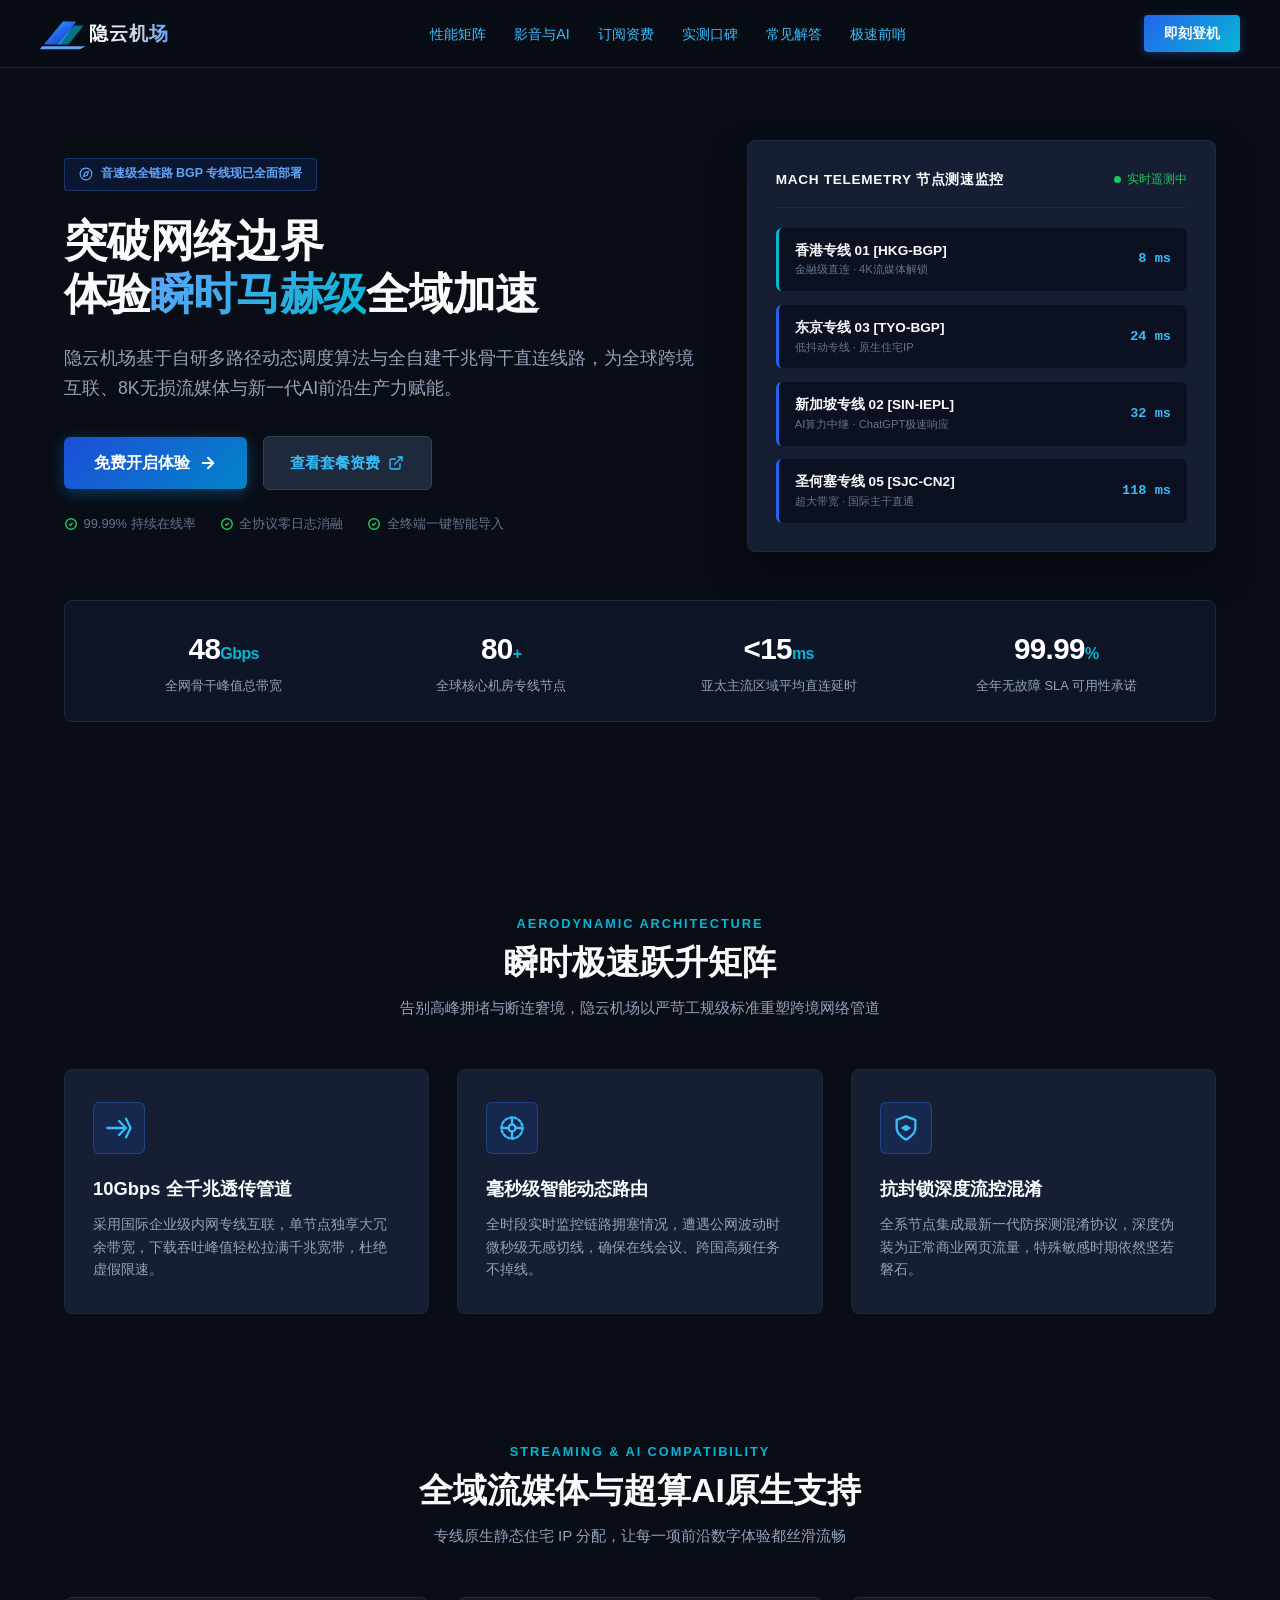
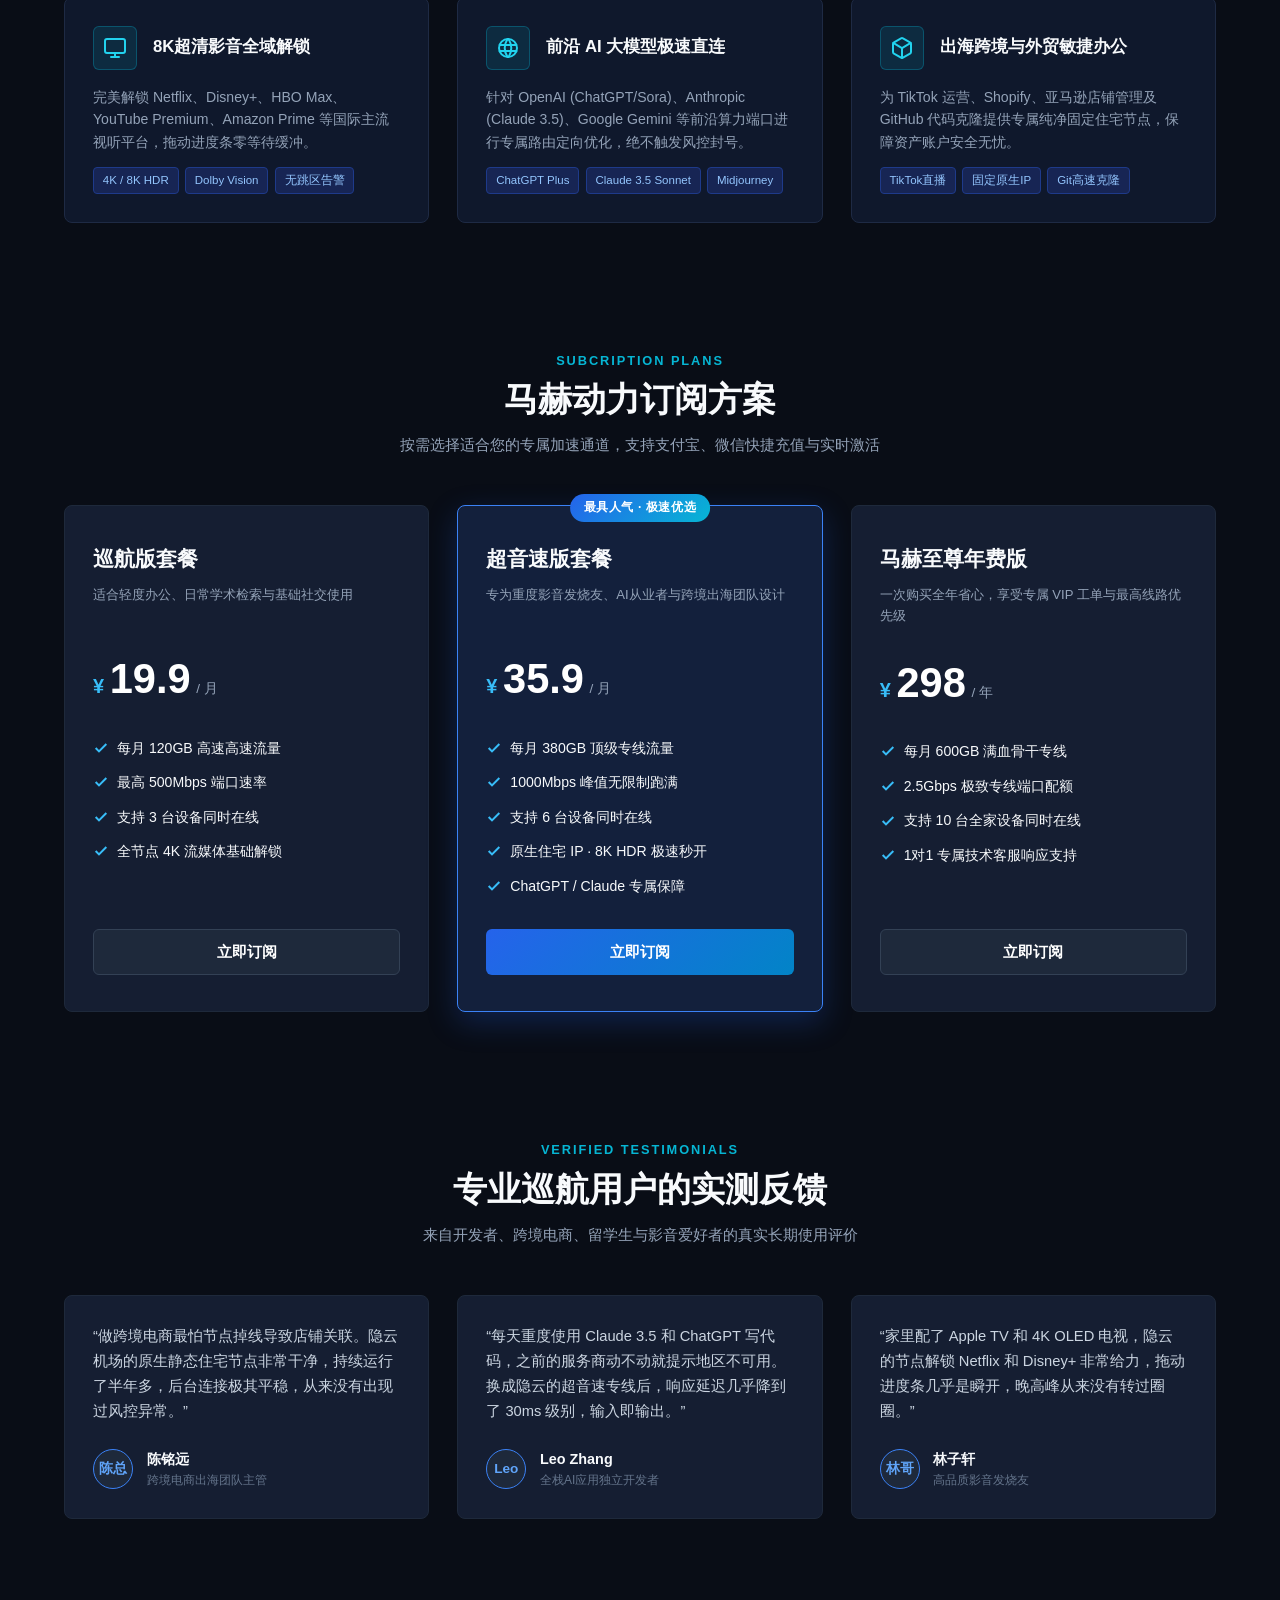
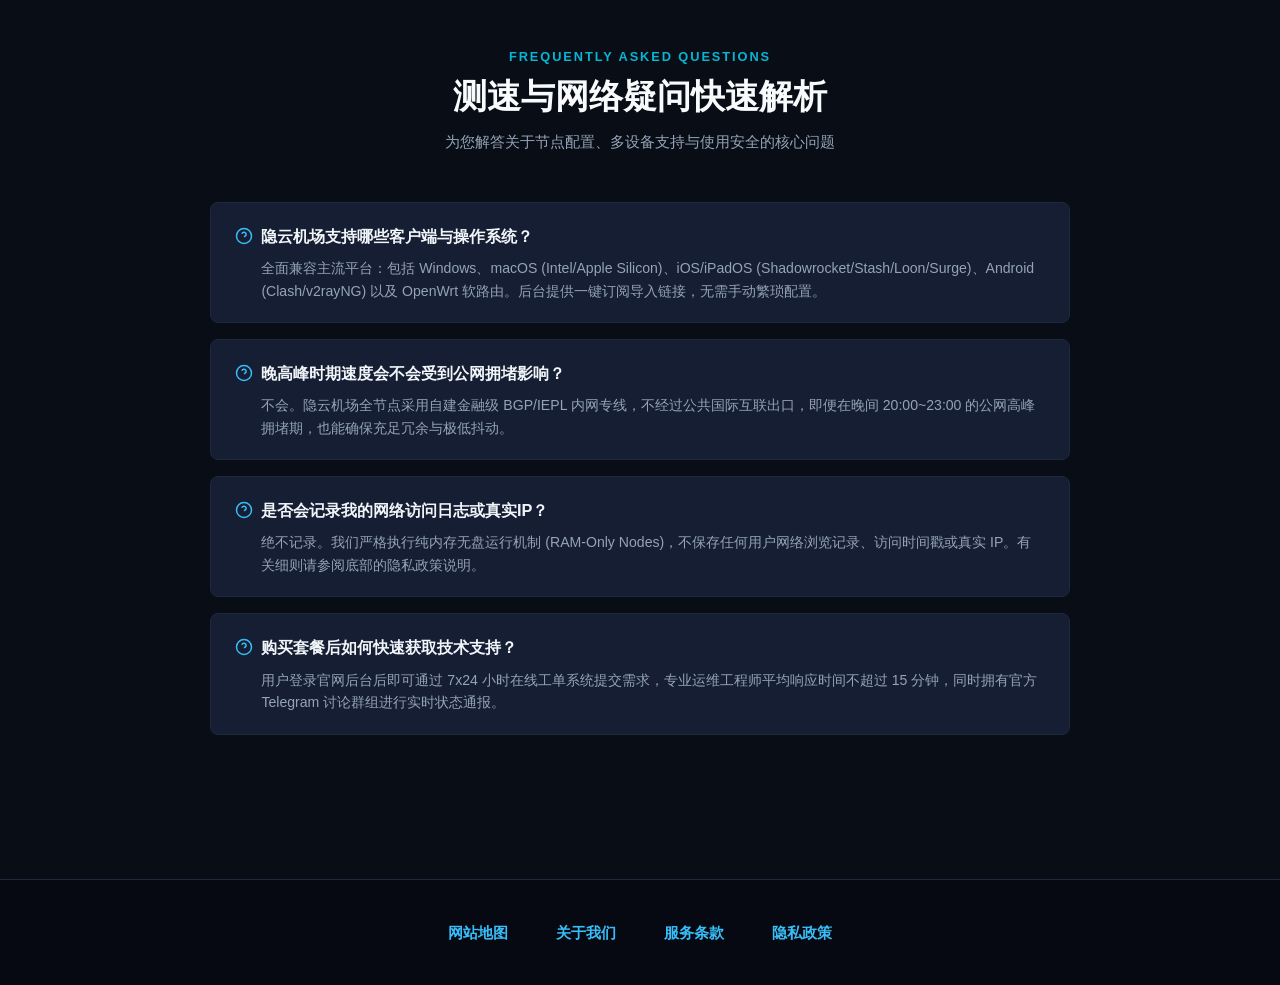
==== commit 9fb3662e: "fix: remove external blog links, desensitize subscription terms, and align official landing page sty" ====
--- a/index.html
+++ b/index.html
@@ -3,7 +3,7 @@
 <head>
   <meta charset="UTF-8">
   <meta name="viewport" content="width=device-width, initial-scale=1.0">
-  <title>隐云机场官网 - 2026专业物理专线网络加速与高速梯子推荐</title>
+  <title>隐云机场官网 - 2026专业物理专线网络加速与高速专线加速服务</title>
   <meta name="description" content="隐云机场依托自建BGP企业物理专线与纯内存无盘节点，为跨洋科研、外服游戏及4K/8K超清流媒体提供音速级网络加速。千兆宽带极速秒开不卡顿，微秒级抖动收敛，是2026年追求极致网络体验的专业机场推荐首选，即刻开启免费极速试用。">
   <meta name="keywords" content="隐云机场, 网络加速, 极速秒开, 机场推荐, BGP专线, 低延迟梯子, 游戏加速节点, 千兆科学上网">
   <link rel="canonical" href="https://yinyuncloud.fit/">
@@ -12,7 +12,7 @@
   <!-- Open Graph 社交分享元标签 -->
   <meta property="og:type" content="website">
   <meta property="og:url" content="https://yinyuncloud.fit/">
-  <meta property="og:title" content="隐云机场官网 - 2026专业物理专线网络加速与高速梯子推荐">
+  <meta property="og:title" content="隐云机场官网 - 2026专业物理专线网络加速与高速专线加速服务">
   <meta property="og:description" content="全物理专线保障千兆极速秒开，纯内存无盘架构守护通信隐私，2026年高品质机场推荐首选。">
   <meta property="og:image" content="https://yinyuncloud.fit/og-preview.png">
   <meta property="og:site_name" content="隐云机场">
@@ -20,7 +20,7 @@
 
   <!-- Twitter Card 元标签 -->
   <meta name="twitter:card" content="summary_large_image">
-  <meta name="twitter:title" content="隐云机场官网 - 2026专业物理专线网络加速与高速梯子推荐">
+  <meta name="twitter:title" content="隐云机场官网 - 2026专业物理专线网络加速与高速专线加速服务">
   <meta name="twitter:description" content="全物理专线保障千兆极速秒开，纯内存无盘架构守护通信隐私，即刻免费试用。">
   <meta name="twitter:image" content="https://yinyuncloud.fit/og-preview.png">
 
@@ -129,8 +129,8 @@
                   <polyline points="12 5 19 12 12 19"></polyline>
                 </svg>
               </a>
-              <a href="https://tizilab.net/paihang/" target="_blank" class="btn-recommend-pbn">
-                <span>2026最新梯子推荐</span>
+              <a href="#plans" target="_blank" class="btn-recommend-pbn">
+                <span>查看套餐资费</span>
                 <svg width="16" height="16" viewBox="0 0 24 24" fill="none" stroke="currentColor" stroke-width="2" stroke-linecap="round" stroke-linejoin="round">
                   <path d="M18 13v6a2 2 0 0 1-2 2H5a2 2 0 0 1-2-2V8a2 2 0 0 1 2-2h6"></path>
                   <polyline points="15 3 21 3 21 9"></polyline>
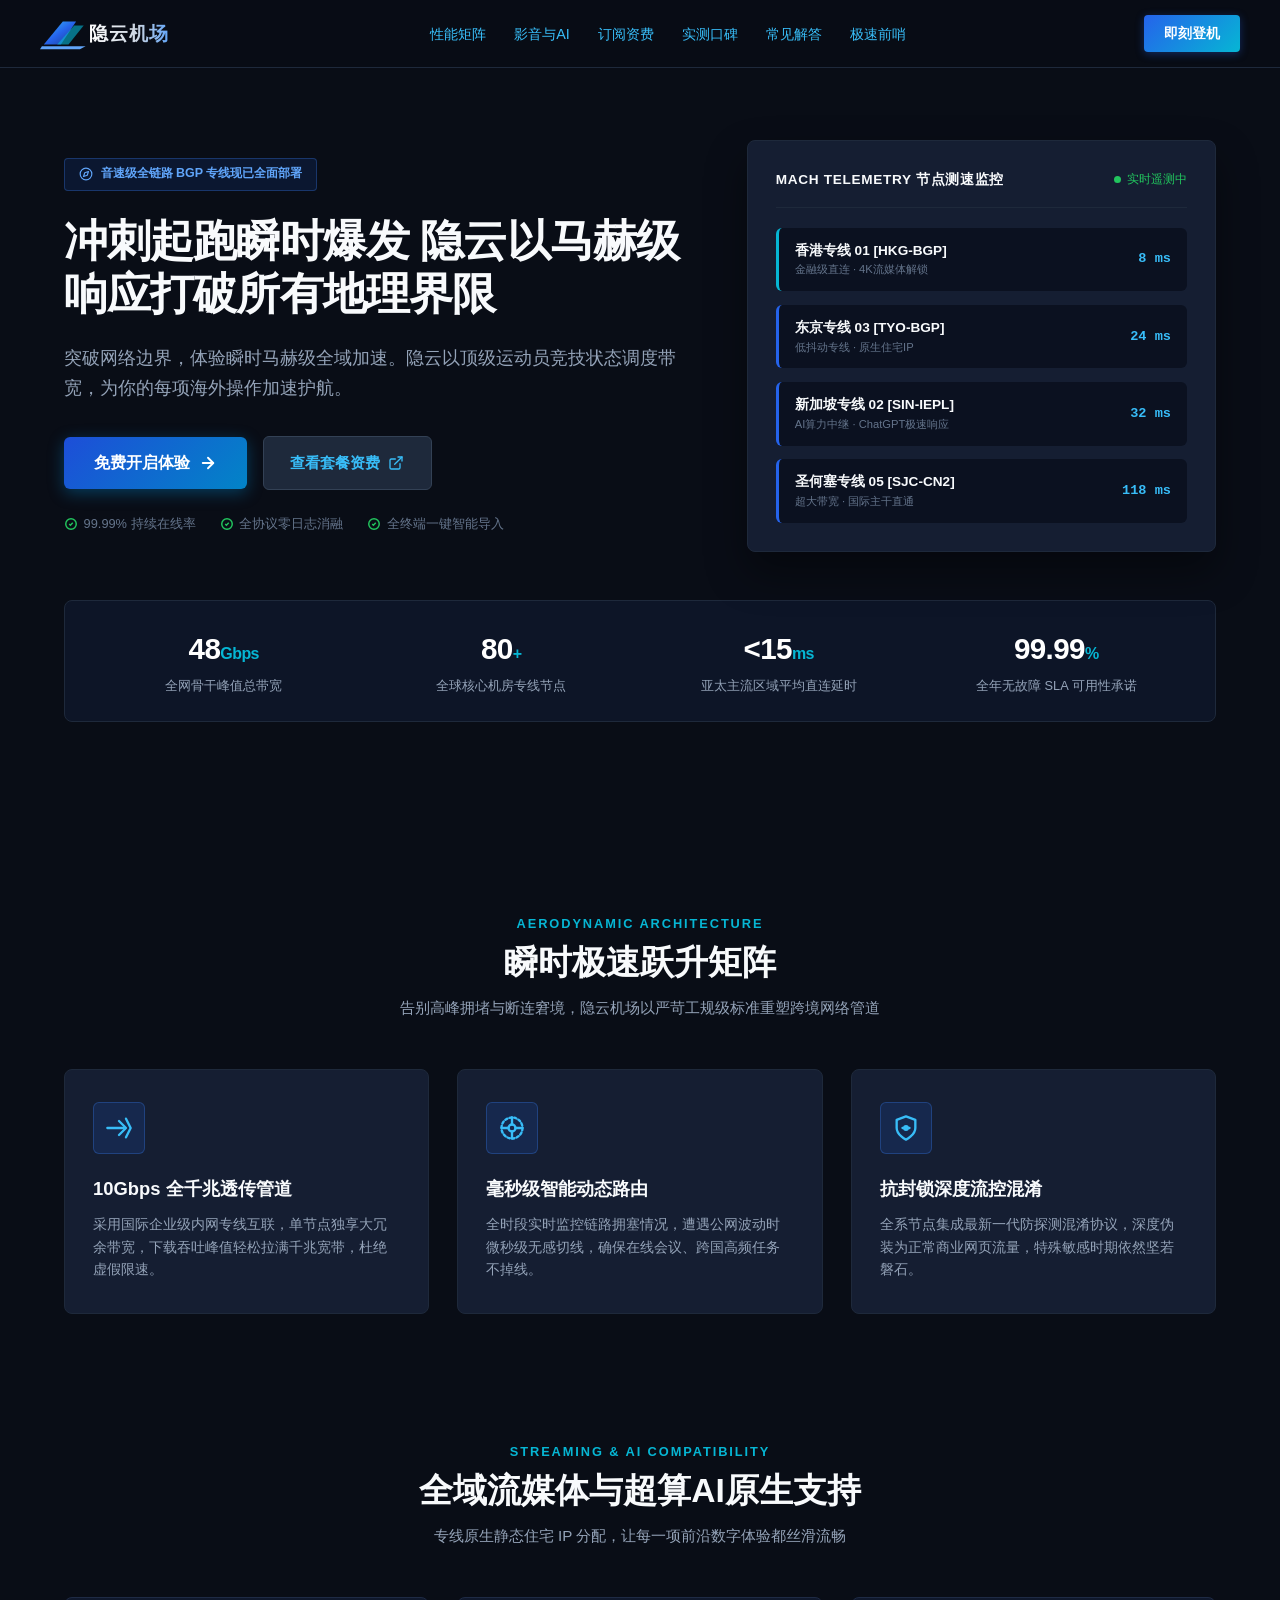
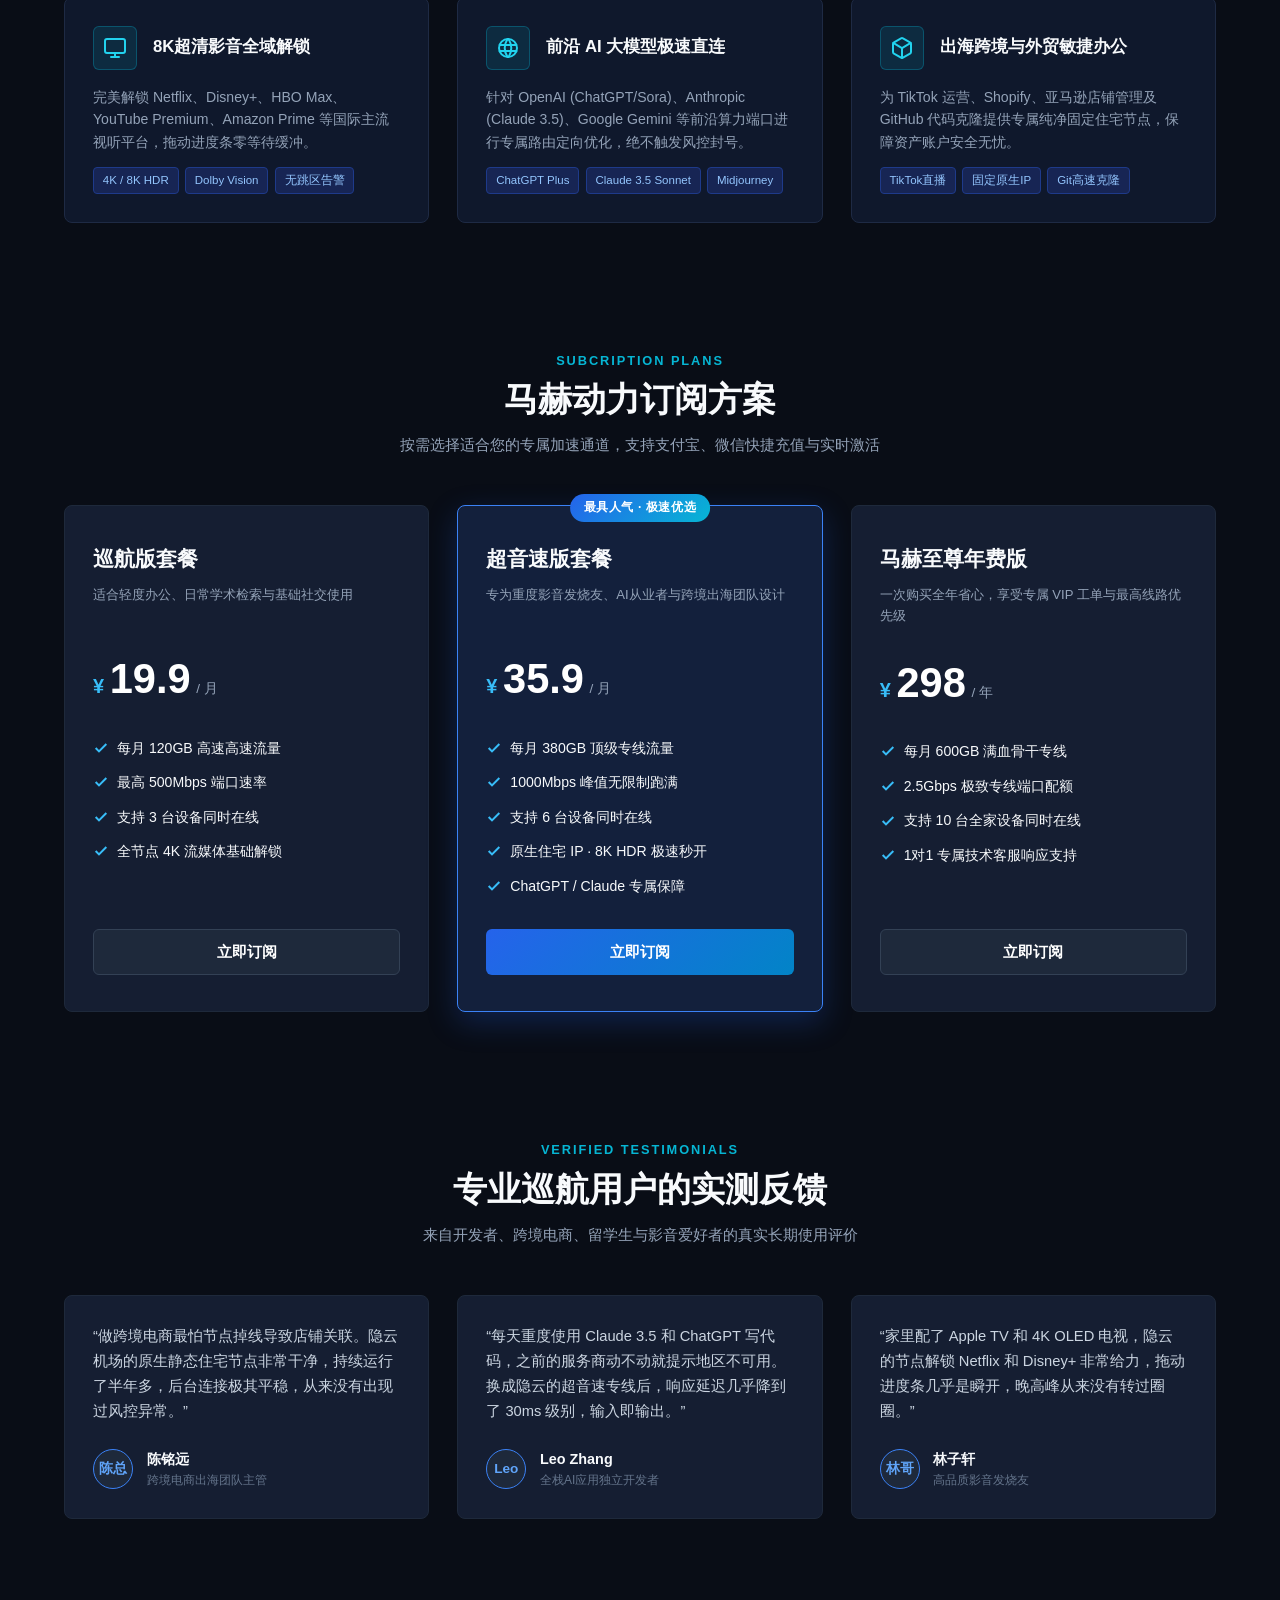
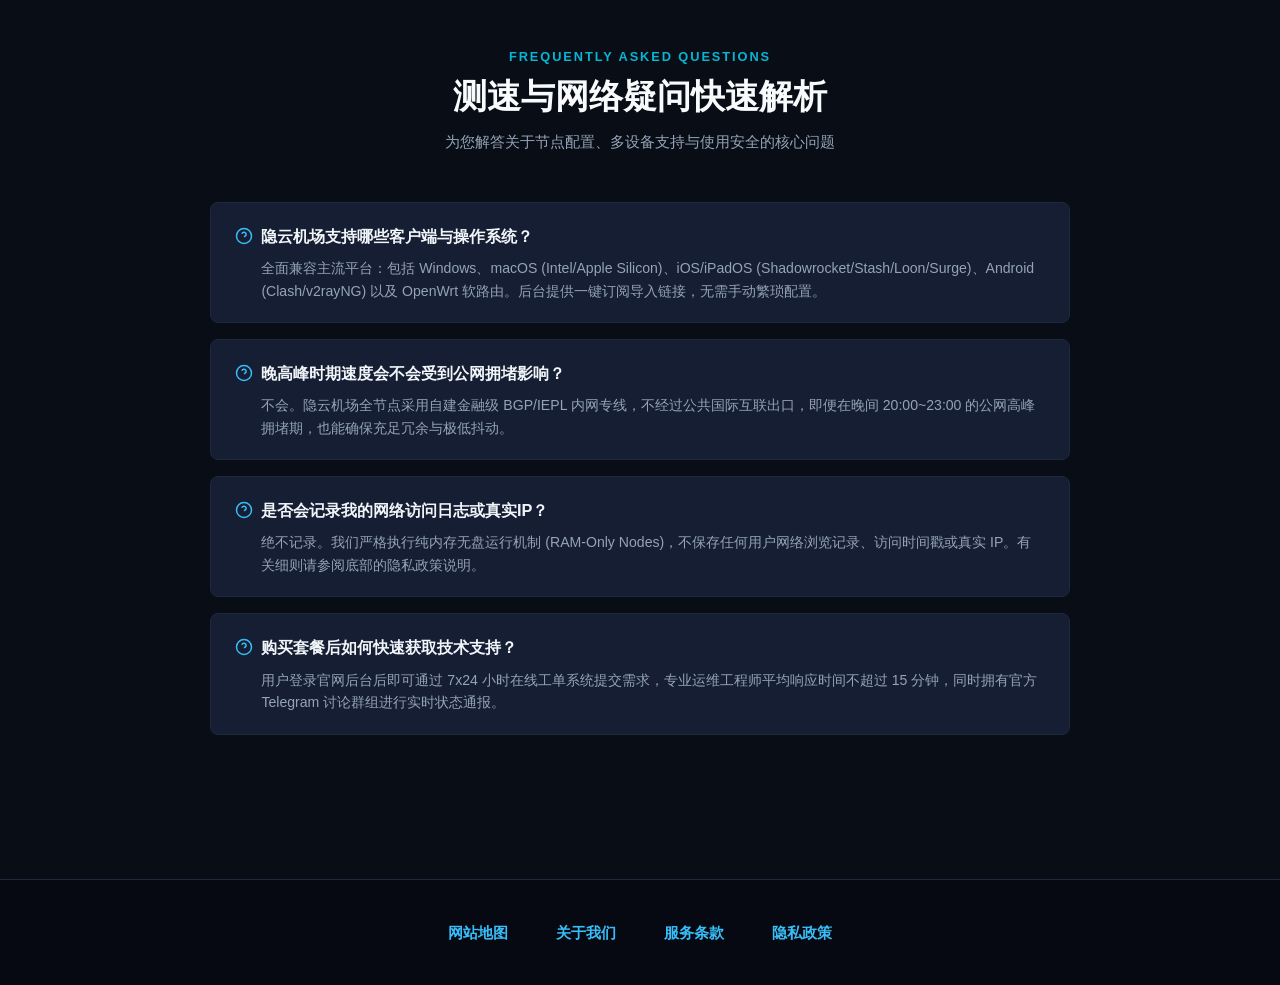
==== commit 9a0ded61: "revert: restore original layout and structure prior to pricing changes while keeping bespoke hero in" ====
--- a/index.html
+++ b/index.html
@@ -3,7 +3,7 @@
 <head>
   <meta charset="UTF-8">
   <meta name="viewport" content="width=device-width, initial-scale=1.0">
-  <title>隐云机场官网 - 2026专业物理专线网络加速与高速专线加速服务</title>
+  <title>隐云机场专线服务 - 2026专业物理专线网络加速与高速专线加速服务</title>
   <meta name="description" content="隐云机场依托自建BGP企业物理专线与纯内存无盘节点，为跨洋科研、外服游戏及4K/8K超清流媒体提供音速级网络加速。千兆宽带极速秒开不卡顿，微秒级抖动收敛，是2026年追求极致网络体验的专业机场推荐首选，即刻开启免费极速试用。">
   <meta name="keywords" content="隐云机场, 网络加速, 极速秒开, 机场推荐, BGP专线, 低延迟梯子, 游戏加速节点, 千兆科学上网">
   <link rel="canonical" href="https://yinyuncloud.fit/">
@@ -114,13 +114,8 @@
               </svg>
               <span>音速级全链路 BGP 专线现已全面部署</span>
             </div>
-            <h1 class="hero-title">
-              突破网络边界<br>
-              体验<span class="highlight">瞬时马赫级</span>全域加速
-            </h1>
-            <p class="hero-subtitle">
-              隐云机场基于自研多路径动态调度算法与全自建千兆骨干直连线路，为全球跨境互联、8K无损流媒体与新一代AI前沿生产力赋能。
-            </p>
+            <h1 class="hero-title">冲刺起跑瞬时爆发 <span>隐云以马赫级响应打破所有地理界限</span></h1>
+            <p class="hero-subtitle">突破网络边界，体验瞬时马赫级全域加速。隐云以顶级运动员竞技状态调度带宽，为你的每项海外操作加速护航。</p>
             <div class="hero-cta-group">
               <a href="https://ww012.twilightaff.com/#/?code=A56DH1Af" target="_blank" rel="nofollow" class="btn-cta-primary">
                 <span>免费开启体验</span>
